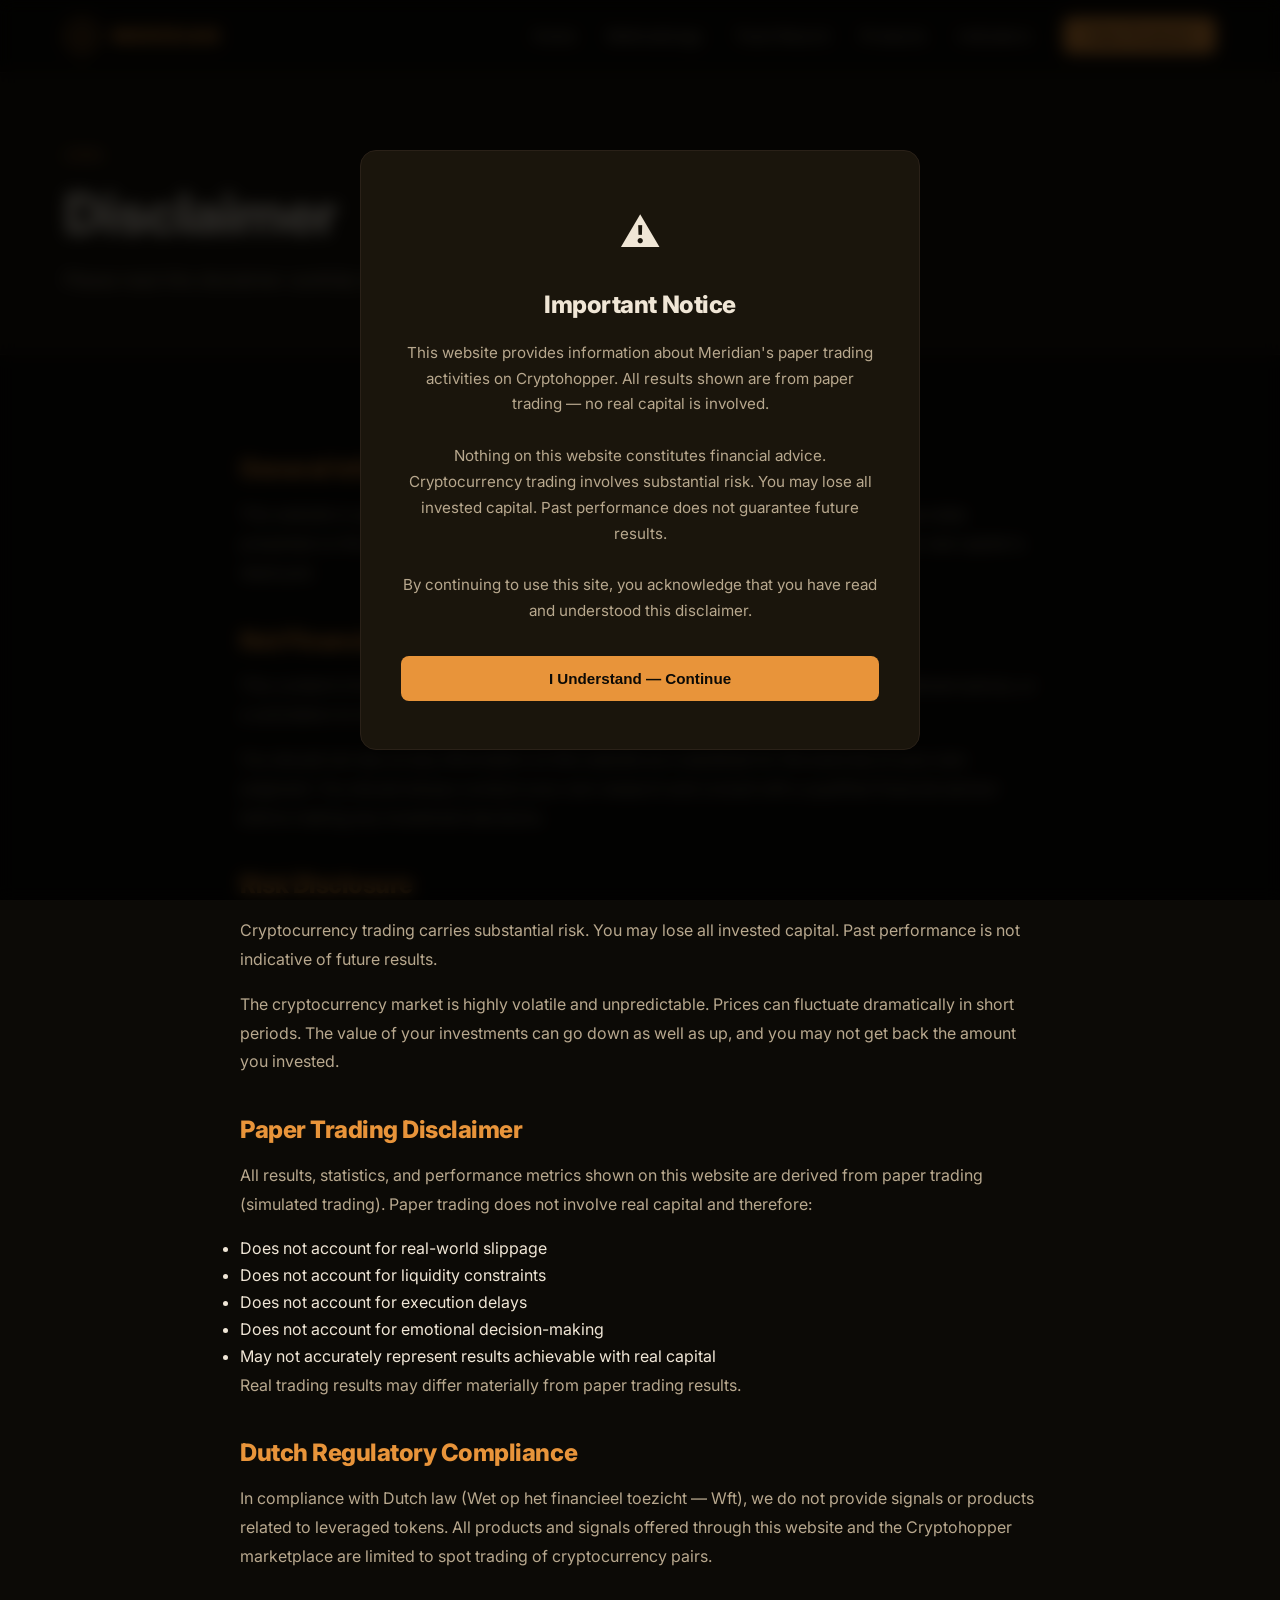
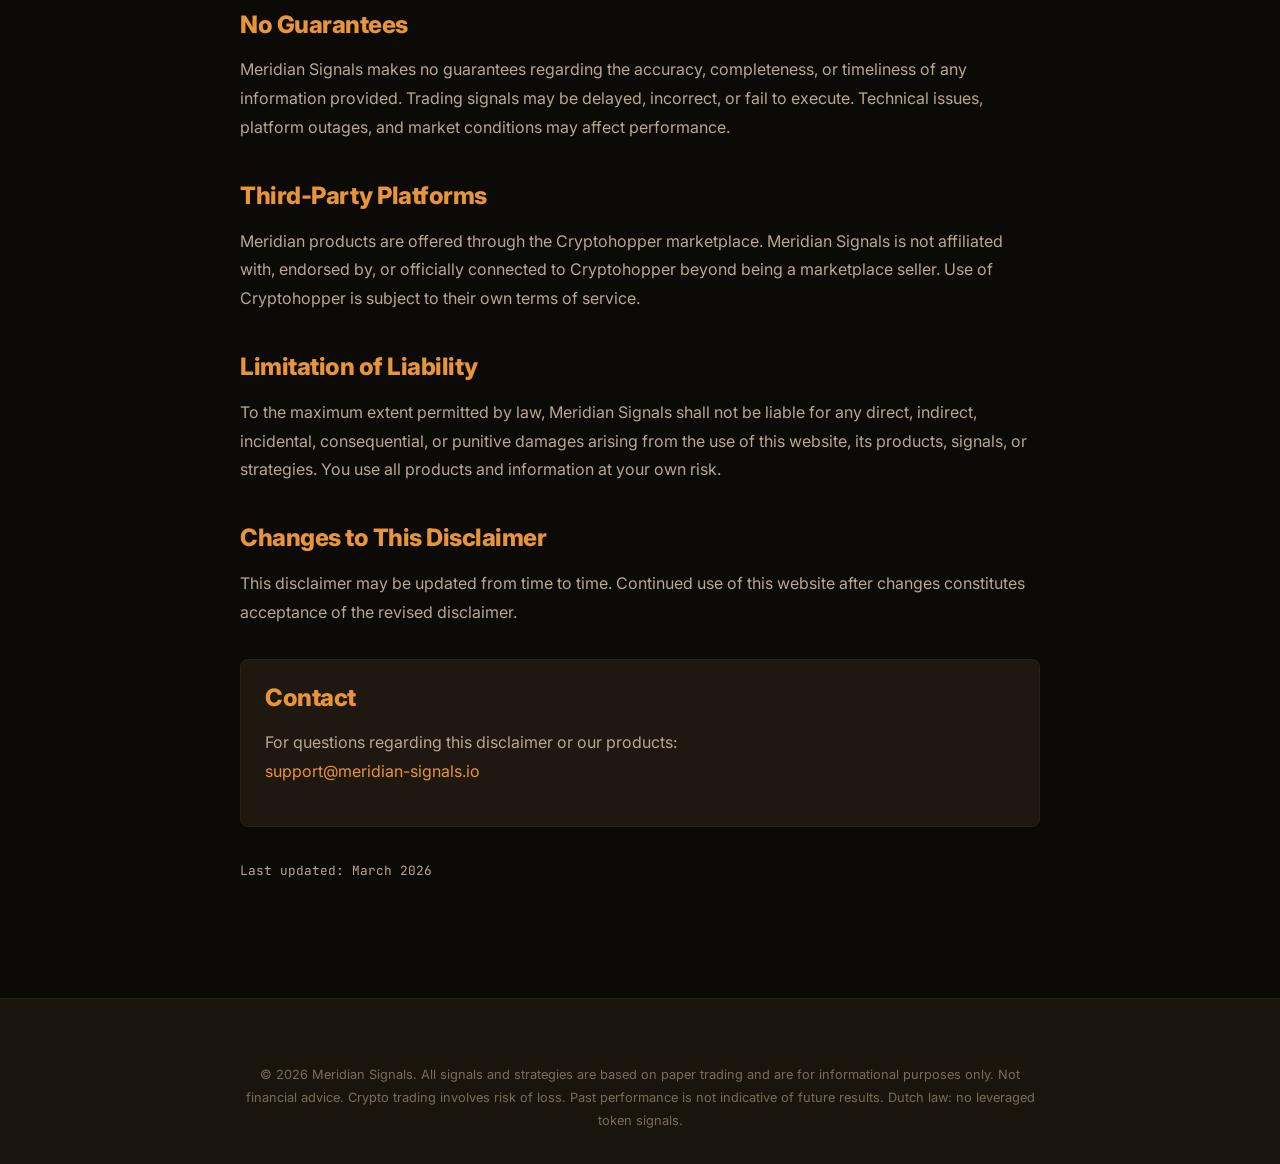
==== pages/disclaimer.html @ 7d486e51 "Add Meridian website: homepage, methodology, track record, products, indicators, and disclaimer page" ====
<!DOCTYPE html>
<html lang="en">
<head>
  <meta charset="UTF-8">
  <meta name="viewport" content="width=device-width, initial-scale=1.0">
  <title>Disclaimer — Meridian</title>
  <meta name="description" content="Legal disclaimer for Meridian Signals. Paper trading, risk disclosure, and Dutch regulatory compliance.">
  <link rel="preconnect" href="https://fonts.googleapis.com">
  <link rel="preconnect" href="https://fonts.gstatic.com" crossorigin>
  <link href="https://fonts.googleapis.com/css2?family=Inter:wght@400;500;600;700;800;900&family=JetBrains+Mono:wght@400;500;700&display=swap" rel="stylesheet">
  <link rel="stylesheet" href="../css/style.css">
</head>
<body>

  <!-- Navigation -->
  <nav class="nav">
    <div class="nav__inner">
      <a href="../index.html" class="nav__logo">
        <svg viewBox="0 0 36 36" fill="none" xmlns="http://www.w3.org/2000/svg">
          <circle cx="18" cy="18" r="16" stroke="#e8943a" stroke-width="2"/>
          <line x1="18" y1="2" x2="18" y2="34" stroke="#e8943a" stroke-width="1.5"/>
          <line x1="2" y1="18" x2="34" y2="18" stroke="#e8943a" stroke-width="1.5"/>
          <circle cx="18" cy="18" r="3" fill="#e8943a"/>
        </svg>
        Meridian
      </a>
      <ul class="nav__links">
        <li><a href="../index.html">Home</a></li>
        <li><a href="methodology.html">Methodology</a></li>
        <li><a href="track-record.html">Track Record</a></li>
        <li><a href="products.html">Products</a></li>
        <li><a href="indicators.html">Indicators</a></li>
        <li><a href="products.html" class="nav__cta">View Products</a></li>
      </ul>
      <button class="nav__toggle" aria-label="Toggle menu">
        <span></span><span></span><span></span>
      </button>
    </div>
  </nav>

  <!-- Page Header -->
  <div class="page-header">
    <div class="container">
      <span class="section-header__tag">Legal</span>
      <h1>Disclaimer</h1>
      <p>Please read this disclaimer carefully before using this website.</p>
    </div>
  </div>

  <!-- Disclaimer Content -->
  <section class="section">
    <div class="container">
      <div class="disclaimer-content">

        <h2>General Information</h2>
        <p>
          This website is operated by Meridian Signals.
          All trading signals, strategies, and performance data presented on this website are derived from
          paper trading on the Cryptohopper platform. No real capital is deployed.
        </p>

        <h2>Not Financial Advice</h2>
        <p>
          This content is for informational purposes only. It does not constitute
          financial advice, investment advice, or a solicitation to trade.
        </p>
        <p>
          You should not rely on any information on this website as a substitute for the exercise
          of your own judgment. You should always conduct your own research and consult with a
          qualified financial advisor before making any investment decisions.
        </p>

        <h2>Risk Disclosure</h2>
        <p>
          Cryptocurrency trading carries substantial risk. You may lose all invested capital.
          Past performance is not indicative of future results.
        </p>
        <p>
          The cryptocurrency market is highly volatile and unpredictable. Prices can fluctuate
          dramatically in short periods. The value of your investments can go down as well as up,
          and you may not get back the amount you invested.
        </p>

        <h2>Paper Trading Disclaimer</h2>
        <p>
          All results, statistics, and performance metrics shown on this website are derived from
          paper trading (simulated trading). Paper trading does not involve real capital and therefore:
        </p>
        <ul>
          <li>Does not account for real-world slippage</li>
          <li>Does not account for liquidity constraints</li>
          <li>Does not account for execution delays</li>
          <li>Does not account for emotional decision-making</li>
          <li>May not accurately represent results achievable with real capital</li>
        </ul>
        <p>
          Real trading results may differ materially from paper trading results.
        </p>

        <h2>Dutch Regulatory Compliance</h2>
        <p>
          In compliance with Dutch law (Wet op het financieel toezicht — Wft), we do not provide
          signals or products related to leveraged tokens. All products and signals offered through
          this website and the Cryptohopper marketplace are limited to spot trading of cryptocurrency pairs.
        </p>

        <h2>No Guarantees</h2>
        <p>
          Meridian Signals makes no guarantees regarding the accuracy, completeness, or timeliness
          of any information provided. Trading signals may be delayed, incorrect, or fail to execute.
          Technical issues, platform outages, and market conditions may affect performance.
        </p>

        <h2>Third-Party Platforms</h2>
        <p>
          Meridian products are offered through the Cryptohopper marketplace. Meridian Signals is not
          affiliated with, endorsed by, or officially connected to Cryptohopper beyond being a
          marketplace seller. Use of Cryptohopper is subject to their own terms of service.
        </p>

        <h2>Limitation of Liability</h2>
        <p>
          To the maximum extent permitted by law, Meridian Signals shall not be liable for any
          direct, indirect, incidental, consequential, or punitive damages arising from the use
          of this website, its products, signals, or strategies. You use all products and
          information at your own risk.
        </p>

        <h2>Changes to This Disclaimer</h2>
        <p>
          This disclaimer may be updated from time to time. Continued use of this website after
          changes constitutes acceptance of the revised disclaimer.
        </p>

        <div class="contact-box">
          <h2 style="margin-top: 0;">Contact</h2>
          <p>
            For questions regarding this disclaimer or our products:<br>
            <a href="mailto:support@meridian-signals.io">support@meridian-signals.io</a>
          </p>
        </div>

        <p class="text-dim" style="margin-top: 32px; font-size: 0.8rem; font-family: var(--font-mono);">
          Last updated: March 2026
        </p>
      </div>
    </div>
  </section>

  <!-- Footer -->
  <footer class="footer">
    <div class="container">
      <div class="footer__bottom" style="border-top: none; padding-top: 0;">
        <p class="footer__legal">
          &copy; 2026 Meridian Signals. All signals and strategies are based on paper trading
          and are for informational purposes only. Not financial advice. Crypto trading
          involves risk of loss. Past performance is not indicative of future results.
          Dutch law: no leveraged token signals.
        </p>
      </div>
    </div>
  </footer>

  <!-- Disclaimer Modal -->
  <div class="modal-overlay" id="disclaimerModal">
    <div class="modal">
      <div class="modal__icon">&#9888;</div>
      <h2>Important Notice</h2>
      <p>
        This website provides information about Meridian's paper trading activities
        on Cryptohopper. All results shown are from paper trading — no real capital
        is involved.<br><br>
        Nothing on this website constitutes financial advice. Cryptocurrency trading
        involves substantial risk. You may lose all invested capital. Past performance
        does not guarantee future results.<br><br>
        By continuing to use this site, you acknowledge that you have read and
        understood this disclaimer.
      </p>
      <button class="btn btn--primary" id="acceptDisclaimer">I Understand — Continue</button>
    </div>
  </div>

  <div class="cookie-banner" id="cookieBanner">
    <p>We use analytics cookies to improve your experience. We do not sell your data.</p>
    <div class="cookie-banner__actions">
      <button class="btn btn--primary btn--small" id="acceptCookies">Accept</button>
      <button class="btn btn--secondary btn--small" id="manageCookies">Manage Preferences</button>
    </div>
  </div>

  <script src="../js/main.js"></script>
</body>
</html>
---- css/style.css ----
/* ══════════════════════════════════════════
   MERIDIAN — Global Styles
   Tone: Balanced · Pragmatic · Warm · Grounded
   ══════════════════════════════════════════ */

/* --- Reset & Base --- */
*, *::before, *::after {
  margin: 0;
  padding: 0;
  box-sizing: border-box;
}

:root {
  --bg-primary: #0c0a06;
  --bg-secondary: #1a150c;
  --bg-card: #1e1810;
  --bg-card-hover: #2a2118;
  --orange: #e8943a;
  --orange-light: #ffc875;
  --orange-muted: #a06828;
  --orange-dim: #7a5020;
  --text-primary: #f0e6d6;
  --text-secondary: #b8a88e;
  --text-muted: #7a6c58;
  --green-accent: #4caf50;
  --red-accent: #e05555;
  --border: #2a2118;
  --font-sans: 'Inter', -apple-system, BlinkMacSystemFont, 'Segoe UI', sans-serif;
  --font-mono: 'JetBrains Mono', 'Fira Code', 'SF Mono', monospace;
  --max-width: 1200px;
  --radius: 8px;
  --radius-lg: 16px;
}

html {
  scroll-behavior: smooth;
  font-size: 16px;
}

body {
  font-family: var(--font-sans);
  background-color: var(--bg-primary);
  color: var(--text-primary);
  line-height: 1.7;
  -webkit-font-smoothing: antialiased;
  overflow-x: hidden;
}

a {
  color: var(--orange);
  text-decoration: none;
  transition: color 0.2s ease;
}
a:hover {
  color: var(--orange-light);
}

img {
  max-width: 100%;
  height: auto;
}

/* --- Typography --- */
h1, h2, h3, h4 {
  font-weight: 800;
  line-height: 1.2;
  letter-spacing: -0.02em;
  color: var(--text-primary);
}

h1 { font-size: clamp(2rem, 5vw, 3.5rem); }
h2 { font-size: clamp(1.5rem, 3.5vw, 2.5rem); }
h3 { font-size: clamp(1.2rem, 2.5vw, 1.75rem); }
h4 { font-size: 1.125rem; }

.text-orange { color: var(--orange); }
.text-muted { color: var(--text-secondary); }
.text-dim { color: var(--text-muted); }
.font-mono { font-family: var(--font-mono); }

/* --- Layout --- */
.container {
  max-width: var(--max-width);
  margin: 0 auto;
  padding: 0 24px;
}

.section {
  padding: 100px 0;
}

.section--dark {
  background-color: var(--bg-secondary);
}

/* --- Navigation --- */
.nav {
  position: fixed;
  top: 0;
  left: 0;
  right: 0;
  z-index: 1000;
  background: rgba(12, 10, 6, 0.92);
  backdrop-filter: blur(20px);
  border-bottom: 1px solid var(--border);
  transition: background 0.3s ease;
}

.nav__inner {
  display: flex;
  align-items: center;
  justify-content: space-between;
  max-width: var(--max-width);
  margin: 0 auto;
  padding: 0 24px;
  height: 72px;
}

.nav__logo {
  display: flex;
  align-items: center;
  gap: 12px;
  font-weight: 800;
  font-size: 1.25rem;
  color: var(--orange);
  letter-spacing: 0.05em;
  text-transform: uppercase;
}

.nav__logo svg {
  width: 36px;
  height: 36px;
}

.nav__links {
  display: flex;
  align-items: center;
  gap: 32px;
  list-style: none;
}

.nav__links a {
  color: var(--text-secondary);
  font-size: 0.9rem;
  font-weight: 500;
  letter-spacing: 0.02em;
  transition: color 0.2s ease;
}

.nav__links a:hover,
.nav__links a.active {
  color: var(--orange);
}

.nav__cta {
  background: var(--orange);
  color: var(--bg-primary) !important;
  padding: 10px 24px;
  border-radius: var(--radius);
  font-weight: 700;
  font-size: 0.875rem;
  transition: background 0.2s ease, transform 0.2s ease;
}
.nav__cta:hover {
  background: var(--orange-light);
  color: var(--bg-primary) !important;
  transform: translateY(-1px);
}

/* Mobile menu toggle */
.nav__toggle {
  display: none;
  background: none;
  border: none;
  cursor: pointer;
  padding: 8px;
}

.nav__toggle span {
  display: block;
  width: 24px;
  height: 2px;
  background: var(--text-primary);
  margin: 6px 0;
  transition: all 0.3s ease;
}

/* --- Hero --- */
.hero {
  min-height: 100vh;
  display: flex;
  align-items: center;
  position: relative;
  overflow: hidden;
  padding-top: 72px;
}

.hero::before {
  content: '';
  position: absolute;
  bottom: -200px;
  left: -200px;
  width: 600px;
  height: 600px;
  background: radial-gradient(circle, rgba(232, 148, 58, 0.08) 0%, transparent 70%);
  pointer-events: none;
}

.hero__content {
  max-width: 740px;
}

.hero__badge {
  display: inline-flex;
  align-items: center;
  gap: 8px;
  background: rgba(232, 148, 58, 0.1);
  border: 1px solid rgba(232, 148, 58, 0.2);
  padding: 8px 16px;
  border-radius: 100px;
  font-size: 0.8rem;
  font-weight: 600;
  color: var(--orange);
  letter-spacing: 0.05em;
  text-transform: uppercase;
  margin-bottom: 32px;
}

.hero__badge::before {
  content: '';
  width: 8px;
  height: 8px;
  background: var(--orange);
  border-radius: 50%;
  animation: pulse 2s ease-in-out infinite;
}

@keyframes pulse {
  0%, 100% { opacity: 1; }
  50% { opacity: 0.4; }
}

.hero h1 {
  margin-bottom: 24px;
}

.hero h1 .highlight {
  color: var(--orange);
}

.hero__sub {
  font-size: 1.125rem;
  color: var(--text-secondary);
  max-width: 600px;
  margin-bottom: 40px;
  line-height: 1.8;
}

.hero__actions {
  display: flex;
  gap: 16px;
  flex-wrap: wrap;
  margin-bottom: 32px;
}

.hero__disclaimer {
  font-size: 0.8rem;
  color: var(--text-muted);
  font-family: var(--font-mono);
}

/* --- Buttons --- */
.btn {
  display: inline-flex;
  align-items: center;
  gap: 8px;
  padding: 14px 28px;
  border-radius: var(--radius);
  font-weight: 700;
  font-size: 0.95rem;
  cursor: pointer;
  border: none;
  transition: all 0.2s ease;
}

.btn--primary {
  background: var(--orange);
  color: var(--bg-primary);
}
.btn--primary:hover {
  background: var(--orange-light);
  color: var(--bg-primary);
  transform: translateY(-2px);
  box-shadow: 0 8px 24px rgba(232, 148, 58, 0.25);
}

.btn--secondary {
  background: transparent;
  color: var(--orange);
  border: 1px solid var(--orange-muted);
}
.btn--secondary:hover {
  background: rgba(232, 148, 58, 0.08);
  border-color: var(--orange);
  transform: translateY(-2px);
}

.btn--small {
  padding: 10px 20px;
  font-size: 0.85rem;
}

/* --- Section Headers --- */
.section-header {
  text-align: center;
  max-width: 700px;
  margin: 0 auto 64px;
}

.section-header__tag {
  display: inline-block;
  font-size: 0.75rem;
  font-weight: 700;
  letter-spacing: 0.12em;
  text-transform: uppercase;
  color: var(--orange);
  margin-bottom: 16px;
  font-family: var(--font-mono);
}

.section-header h2 {
  margin-bottom: 16px;
}

.section-header p {
  color: var(--text-secondary);
  font-size: 1.05rem;
}

/* --- Why Swing Trading --- */
.swing-grid {
  display: grid;
  grid-template-columns: repeat(3, 1fr);
  gap: 32px;
  margin-top: 48px;
}

.swing-card {
  background: var(--bg-card);
  border: 1px solid var(--border);
  border-radius: var(--radius-lg);
  padding: 40px 32px;
  transition: all 0.3s ease;
}

.swing-card:hover {
  border-color: var(--orange-muted);
  transform: translateY(-4px);
  box-shadow: 0 16px 48px rgba(0, 0, 0, 0.3);
}

.swing-card__icon {
  width: 48px;
  height: 48px;
  background: rgba(232, 148, 58, 0.1);
  border-radius: 12px;
  display: flex;
  align-items: center;
  justify-content: center;
  margin-bottom: 24px;
  color: var(--orange);
  font-size: 1.5rem;
}

.swing-card h4 {
  margin-bottom: 12px;
  color: var(--orange-light);
}

.swing-card p {
  color: var(--text-secondary);
  font-size: 0.95rem;
}

/* --- Triple Confirmation --- */
.steps {
  display: flex;
  flex-direction: column;
  gap: 0;
  position: relative;
  max-width: 800px;
  margin: 0 auto;
}

.steps::before {
  content: '';
  position: absolute;
  left: 32px;
  top: 0;
  bottom: 0;
  width: 2px;
  background: linear-gradient(to bottom, var(--orange), var(--orange-muted), transparent);
}

.step {
  display: flex;
  gap: 32px;
  padding: 40px 0;
  position: relative;
}

.step__number {
  flex-shrink: 0;
  width: 64px;
  height: 64px;
  background: var(--bg-primary);
  border: 2px solid var(--orange);
  border-radius: 50%;
  display: flex;
  align-items: center;
  justify-content: center;
  font-weight: 800;
  font-size: 1.25rem;
  color: var(--orange);
  z-index: 1;
}

.step__content h3 {
  color: var(--orange);
  margin-bottom: 8px;
  font-size: 1.25rem;
}

.step__content p {
  color: var(--text-secondary);
  font-size: 1rem;
}

.step__content .step__detail {
  margin-top: 12px;
  font-family: var(--font-mono);
  font-size: 0.85rem;
  color: var(--text-muted);
  padding: 12px 16px;
  background: rgba(232, 148, 58, 0.05);
  border-left: 2px solid var(--orange-muted);
  border-radius: 0 var(--radius) var(--radius) 0;
}

.step--result {
  padding-top: 48px;
}

.step--result .step__number {
  background: var(--orange);
  color: var(--bg-primary);
  border-color: var(--orange);
}

/* --- Track Record --- */
.track-record {
  text-align: center;
}

.track-record__stats {
  display: grid;
  grid-template-columns: repeat(4, 1fr);
  gap: 24px;
  margin: 48px 0;
}

.stat-card {
  background: var(--bg-card);
  border: 1px solid var(--border);
  border-radius: var(--radius-lg);
  padding: 32px 24px;
}

.stat-card__value {
  font-size: 2rem;
  font-weight: 800;
  color: var(--orange);
  font-family: var(--font-mono);
}

.stat-card__label {
  font-size: 0.85rem;
  color: var(--text-muted);
  margin-top: 8px;
  text-transform: uppercase;
  letter-spacing: 0.06em;
}

.disclaimer-block {
  background: rgba(232, 148, 58, 0.06);
  border: 1px solid rgba(232, 148, 58, 0.15);
  border-radius: var(--radius);
  padding: 20px 28px;
  margin-top: 40px;
  display: inline-block;
  max-width: 700px;
  text-align: left;
}

.disclaimer-block p {
  font-size: 0.85rem;
  color: var(--text-muted);
  line-height: 1.6;
}

.disclaimer-block .disclaimer-icon {
  color: var(--orange);
  margin-right: 6px;
}

/* --- Products --- */
.products-grid {
  display: grid;
  grid-template-columns: repeat(2, 1fr);
  gap: 24px;
}

.product-card {
  background: var(--bg-card);
  border: 1px solid var(--border);
  border-radius: var(--radius-lg);
  padding: 40px 32px;
  transition: all 0.3s ease;
  position: relative;
  overflow: hidden;
}

.product-card:hover {
  border-color: var(--orange-muted);
  transform: translateY(-4px);
  box-shadow: 0 16px 48px rgba(0, 0, 0, 0.3);
}

.product-card__type {
  font-family: var(--font-mono);
  font-size: 0.7rem;
  font-weight: 700;
  letter-spacing: 0.12em;
  text-transform: uppercase;
  color: var(--orange);
  background: rgba(232, 148, 58, 0.1);
  padding: 4px 12px;
  border-radius: 100px;
  display: inline-block;
  margin-bottom: 16px;
}

.product-card h3 {
  margin-bottom: 16px;
  font-size: 1.25rem;
}

.product-card p {
  color: var(--text-secondary);
  font-size: 0.9rem;
  margin-bottom: 24px;
  line-height: 1.7;
}

.product-card__meta {
  display: flex;
  flex-wrap: wrap;
  gap: 12px;
  margin-bottom: 24px;
}

.product-card__tag {
  font-family: var(--font-mono);
  font-size: 0.75rem;
  color: var(--text-muted);
  background: rgba(255, 255, 255, 0.04);
  padding: 4px 10px;
  border-radius: 4px;
  border: 1px solid var(--border);
}

.product-card__price {
  font-size: 1.5rem;
  font-weight: 800;
  color: var(--orange);
  margin-bottom: 20px;
}

.product-card__price span {
  font-size: 0.85rem;
  font-weight: 400;
  color: var(--text-muted);
}

/* --- Footer --- */
.footer {
  background: var(--bg-secondary);
  border-top: 1px solid var(--border);
  padding: 64px 0 32px;
}

.footer__grid {
  display: grid;
  grid-template-columns: 2fr 1fr 1fr 1fr;
  gap: 48px;
  margin-bottom: 48px;
}

.footer__brand {
  max-width: 300px;
}

.footer__brand p {
  color: var(--text-muted);
  font-size: 0.9rem;
  margin-top: 16px;
  line-height: 1.6;
}

.footer__col h4 {
  font-size: 0.8rem;
  letter-spacing: 0.1em;
  text-transform: uppercase;
  color: var(--text-muted);
  margin-bottom: 20px;
}

.footer__col ul {
  list-style: none;
}

.footer__col ul li {
  margin-bottom: 12px;
}

.footer__col ul a {
  color: var(--text-secondary);
  font-size: 0.9rem;
}

.footer__col ul a:hover {
  color: var(--orange);
}

.footer__social {
  display: flex;
  gap: 16px;
  margin-top: 20px;
}

.footer__social a {
  width: 40px;
  height: 40px;
  border-radius: 8px;
  background: rgba(232, 148, 58, 0.08);
  display: flex;
  align-items: center;
  justify-content: center;
  color: var(--orange);
  transition: all 0.2s ease;
}

.footer__social a:hover {
  background: rgba(232, 148, 58, 0.15);
  transform: translateY(-2px);
}

.footer__bottom {
  border-top: 1px solid var(--border);
  padding-top: 24px;
  text-align: center;
}

.footer__legal {
  font-size: 0.8rem;
  color: var(--text-muted);
  line-height: 1.8;
  max-width: 800px;
  margin: 0 auto;
}

/* --- Disclaimer Modal --- */
.modal-overlay {
  position: fixed;
  inset: 0;
  background: rgba(0, 0, 0, 0.8);
  backdrop-filter: blur(8px);
  z-index: 9999;
  display: flex;
  align-items: center;
  justify-content: center;
  padding: 24px;
  opacity: 0;
  visibility: hidden;
  transition: all 0.3s ease;
}

.modal-overlay.active {
  opacity: 1;
  visibility: visible;
}

.modal {
  background: var(--bg-secondary);
  border: 1px solid var(--border);
  border-radius: var(--radius-lg);
  padding: 48px 40px;
  max-width: 560px;
  width: 100%;
  text-align: center;
  transform: translateY(20px);
  transition: transform 0.3s ease;
}

.modal-overlay.active .modal {
  transform: translateY(0);
}

.modal__icon {
  font-size: 2.5rem;
  margin-bottom: 24px;
}

.modal h2 {
  font-size: 1.5rem;
  margin-bottom: 20px;
}

.modal p {
  color: var(--text-secondary);
  font-size: 0.95rem;
  line-height: 1.7;
  margin-bottom: 32px;
}

.modal .btn {
  width: 100%;
  justify-content: center;
}

/* --- Cookie Banner --- */
.cookie-banner {
  position: fixed;
  bottom: 0;
  left: 0;
  right: 0;
  background: var(--bg-secondary);
  border-top: 1px solid var(--border);
  padding: 16px 24px;
  z-index: 9998;
  display: none;
  align-items: center;
  justify-content: center;
  gap: 24px;
  flex-wrap: wrap;
}

.cookie-banner.active {
  display: flex;
}

.cookie-banner p {
  color: var(--text-secondary);
  font-size: 0.85rem;
}

.cookie-banner__actions {
  display: flex;
  gap: 12px;
}

.cookie-banner .btn--small {
  padding: 8px 16px;
  font-size: 0.8rem;
}

/* --- Page Header --- */
.page-header {
  padding: 140px 0 60px;
  background: var(--bg-secondary);
  border-bottom: 1px solid var(--border);
}

.page-header h1 {
  margin-bottom: 16px;
}

.page-header p {
  color: var(--text-secondary);
  font-size: 1.1rem;
  max-width: 600px;
}

/* --- Content Blocks --- */
.content-block {
  max-width: 800px;
  margin: 0 auto;
}

.content-block h2 {
  margin-bottom: 16px;
  padding-top: 24px;
}

.content-block h3 {
  margin-bottom: 12px;
  color: var(--orange);
  padding-top: 16px;
}

.content-block p {
  color: var(--text-secondary);
  margin-bottom: 20px;
  font-size: 1rem;
}

.content-block ul {
  color: var(--text-secondary);
  padding-left: 20px;
  margin-bottom: 20px;
}

.content-block ul li {
  margin-bottom: 8px;
}

/* --- Indicator Card --- */
.indicator-card {
  background: var(--bg-card);
  border: 1px solid var(--border);
  border-radius: var(--radius-lg);
  padding: 48px 40px;
  margin-bottom: 32px;
}

.indicator-card h3 {
  color: var(--orange);
  margin-bottom: 16px;
  padding-top: 0;
}

.indicator-card p {
  color: var(--text-secondary);
  margin-bottom: 16px;
  line-height: 1.8;
}

.indicator-card .note {
  background: rgba(232, 148, 58, 0.06);
  border-left: 3px solid var(--orange-muted);
  padding: 16px 20px;
  border-radius: 0 var(--radius) var(--radius) 0;
  font-size: 0.9rem;
  color: var(--text-muted);
  margin-top: 20px;
}

/* --- Disclaimer Page --- */
.disclaimer-content {
  max-width: 800px;
  margin: 0 auto;
}

.disclaimer-content h2 {
  font-size: 1.5rem;
  margin-bottom: 16px;
  margin-top: 40px;
  color: var(--orange);
}

.disclaimer-content h2:first-child {
  margin-top: 0;
}

.disclaimer-content p {
  color: var(--text-secondary);
  margin-bottom: 16px;
  line-height: 1.8;
}

.disclaimer-content .contact-box {
  background: var(--bg-card);
  border: 1px solid var(--border);
  border-radius: var(--radius);
  padding: 24px;
  margin-top: 32px;
}

/* --- Track Record Table --- */
.trade-table-wrapper {
  overflow-x: auto;
  margin: 32px 0;
}

.trade-table {
  width: 100%;
  border-collapse: collapse;
  font-size: 0.9rem;
}

.trade-table th {
  text-align: left;
  padding: 12px 16px;
  border-bottom: 2px solid var(--border);
  color: var(--text-muted);
  font-size: 0.75rem;
  text-transform: uppercase;
  letter-spacing: 0.08em;
  font-weight: 700;
}

.trade-table td {
  padding: 12px 16px;
  border-bottom: 1px solid var(--border);
  color: var(--text-secondary);
  font-family: var(--font-mono);
  font-size: 0.85rem;
}

.trade-table tr:hover td {
  background: rgba(232, 148, 58, 0.03);
}

.trade-positive { color: var(--green-accent) !important; }
.trade-negative { color: var(--red-accent) !important; }

/* --- Responsive --- */
@media (max-width: 1024px) {
  .footer__grid {
    grid-template-columns: 1fr 1fr;
    gap: 32px;
  }

  .products-grid {
    grid-template-columns: 1fr;
  }

  .track-record__stats {
    grid-template-columns: repeat(2, 1fr);
  }
}

@media (max-width: 768px) {
  .nav__links {
    position: fixed;
    top: 72px;
    left: 0;
    right: 0;
    background: rgba(12, 10, 6, 0.98);
    backdrop-filter: blur(20px);
    flex-direction: column;
    padding: 32px 24px;
    gap: 24px;
    border-bottom: 1px solid var(--border);
    transform: translateY(-100%);
    opacity: 0;
    transition: all 0.3s ease;
    pointer-events: none;
  }

  .nav__links.open {
    transform: translateY(0);
    opacity: 1;
    pointer-events: all;
  }

  .nav__toggle {
    display: block;
  }

  .nav__toggle.active span:nth-child(1) {
    transform: rotate(45deg) translate(6px, 6px);
  }
  .nav__toggle.active span:nth-child(2) {
    opacity: 0;
  }
  .nav__toggle.active span:nth-child(3) {
    transform: rotate(-45deg) translate(6px, -6px);
  }

  .section {
    padding: 64px 0;
  }

  .hero {
    min-height: auto;
    padding-top: 120px;
    padding-bottom: 64px;
  }

  .swing-grid {
    grid-template-columns: 1fr;
  }

  .steps::before {
    left: 20px;
  }

  .step__number {
    width: 40px;
    height: 40px;
    font-size: 1rem;
  }

  .step {
    gap: 20px;
    padding: 24px 0;
  }

  .footer__grid {
    grid-template-columns: 1fr;
    gap: 32px;
  }

  .hero__actions {
    flex-direction: column;
  }

  .hero__actions .btn {
    justify-content: center;
  }

  .track-record__stats {
    grid-template-columns: 1fr 1fr;
  }

  .modal {
    padding: 32px 24px;
  }
}

@media (max-width: 480px) {
  .track-record__stats {
    grid-template-columns: 1fr;
  }
}
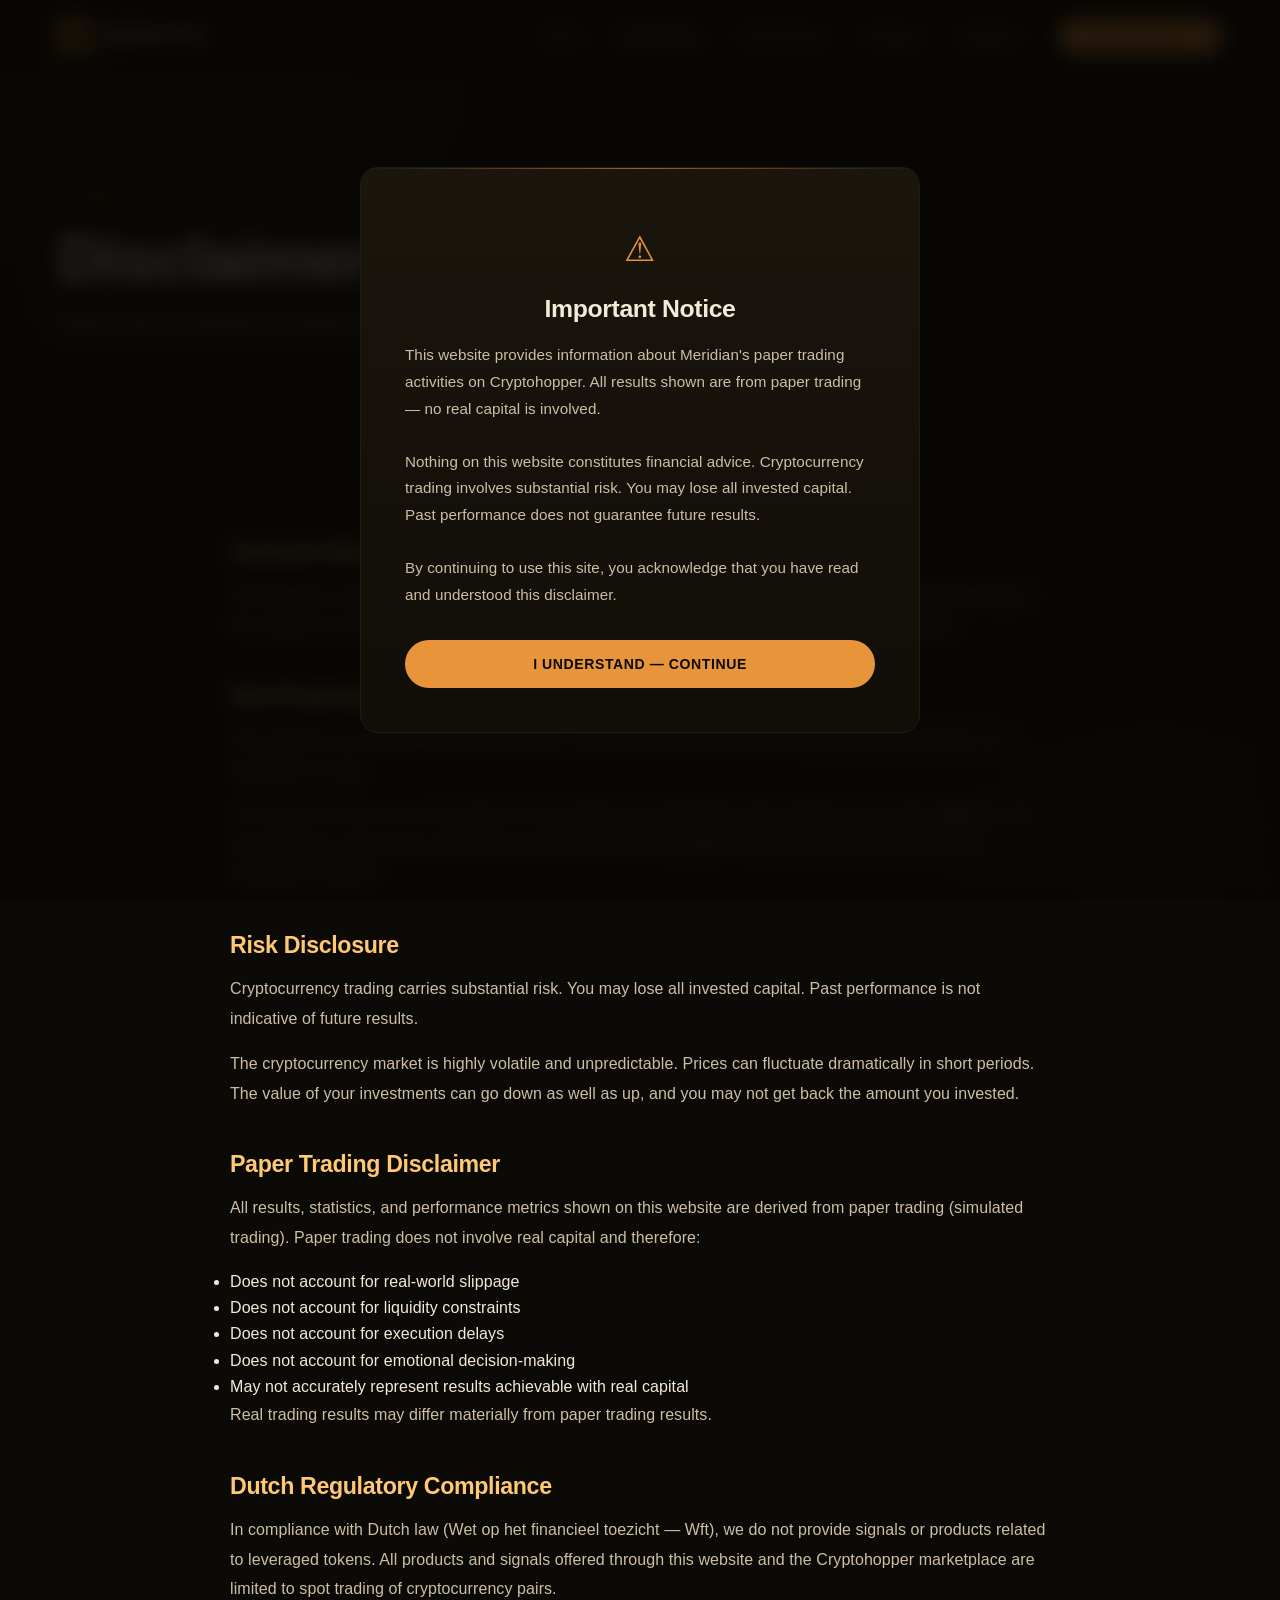
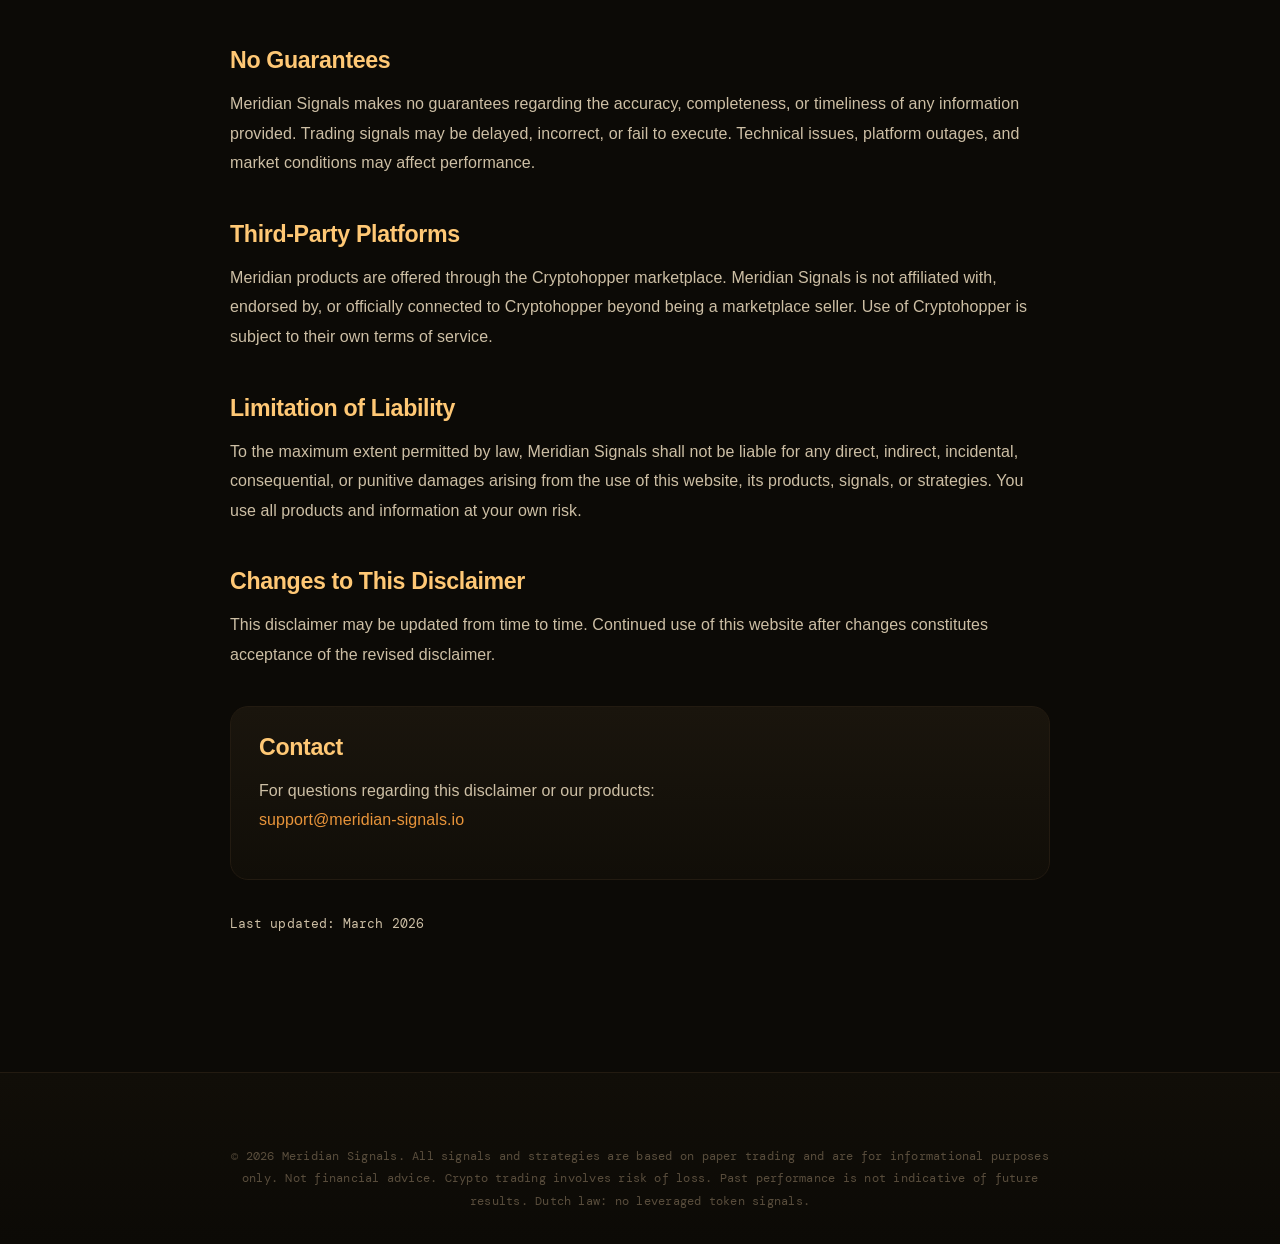
==== commit e66b27ce: "Redesign Meridian site: explorer brand, topographic bg, Satoshi fonts - Swap compass-line logo for o" ====
--- a/pages/disclaimer.html
+++ b/pages/disclaimer.html
@@ -5,9 +5,14 @@
   <meta name="viewport" content="width=device-width, initial-scale=1.0">
   <title>Disclaimer — Meridian</title>
   <meta name="description" content="Legal disclaimer for Meridian Signals. Paper trading, risk disclosure, and Dutch regulatory compliance.">
+  <link rel="icon" type="image/svg+xml" href="../images/favicon.svg">
+  <link rel="alternate icon" type="image/png" href="../images/favicon.png">
+  <link rel="apple-touch-icon" href="../images/favicon.png">
   <link rel="preconnect" href="https://fonts.googleapis.com">
   <link rel="preconnect" href="https://fonts.gstatic.com" crossorigin>
-  <link href="https://fonts.googleapis.com/css2?family=Inter:wght@400;500;600;700;800;900&family=JetBrains+Mono:wght@400;500;700&display=swap" rel="stylesheet">
+  <link rel="preconnect" href="https://api.fontshare.com">
+  <link href="https://api.fontshare.com/v2/css?f[]=satoshi@300,300i,400,400i,500,700,900&display=swap" rel="stylesheet">
+  <link href="https://fonts.googleapis.com/css2?family=DM+Mono:wght@400;500&display=swap" rel="stylesheet">
   <link rel="stylesheet" href="../css/style.css">
 </head>
 <body>
@@ -16,11 +21,19 @@
   <nav class="nav">
     <div class="nav__inner">
       <a href="../index.html" class="nav__logo">
-        <svg viewBox="0 0 36 36" fill="none" xmlns="http://www.w3.org/2000/svg">
-          <circle cx="18" cy="18" r="16" stroke="#e8943a" stroke-width="2"/>
-          <line x1="18" y1="2" x2="18" y2="34" stroke="#e8943a" stroke-width="1.5"/>
-          <line x1="2" y1="18" x2="34" y2="18" stroke="#e8943a" stroke-width="1.5"/>
-          <circle cx="18" cy="18" r="3" fill="#e8943a"/>
+        <svg class="logo-tile" viewBox="0 0 200 200" fill="none" xmlns="http://www.w3.org/2000/svg" aria-hidden="true">
+          <defs>
+            <linearGradient id="meridianGradNav" x1="0%" y1="0%" x2="100%" y2="100%">
+              <stop offset="0%" stop-color="#e8943a"/>
+              <stop offset="100%" stop-color="#8a5a1a"/>
+            </linearGradient>
+          </defs>
+          <rect width="200" height="200" rx="44" fill="url(#meridianGradNav)"/>
+          <g transform="translate(100,100) scale(5.55) translate(-18,-18)">
+            <circle cx="18" cy="18" r="12" fill="none" stroke="#0c0a06" stroke-width="2"/>
+            <path d="M18 6v24M6 18h24" stroke="#0c0a06" stroke-width="1.5"/>
+            <circle cx="18" cy="18" r="4" fill="#0c0a06"/>
+          </g>
         </svg>
         Meridian
       </a>
@@ -41,7 +54,7 @@
   <!-- Page Header -->
   <div class="page-header">
     <div class="container">
-      <span class="section-header__tag">Legal</span>
+      <span class="eyebrow">Legal</span>
       <h1>Disclaimer</h1>
       <p>Please read this disclaimer carefully before using this website.</p>
     </div>
--- a/css/style.css
+++ b/css/style.css
@@ -1,9 +1,8 @@
 /* ══════════════════════════════════════════
-   MERIDIAN — Global Styles
-   Tone: Balanced · Pragmatic · Warm · Grounded
+   MERIDIAN — The Explorer
+   Espresso canvas · burnt-orange compass · topographic atlas
    ══════════════════════════════════════════ */
 
-/* --- Reset & Base --- */
 *, *::before, *::after {
   margin: 0;
   padding: 0;
@@ -12,38 +11,87 @@
 
 :root {
   --bg-primary: #0c0a06;
-  --bg-secondary: #1a150c;
-  --bg-card: #1e1810;
-  --bg-card-hover: #2a2118;
+  --bg-secondary: #110e08;
+  --bg-tertiary: #17120b;
+  --bg-card: #1a150d;
+  --bg-card-hi: #221a10;
+
   --orange: #e8943a;
   --orange-light: #ffc875;
-  --orange-muted: #a06828;
-  --orange-dim: #7a5020;
-  --text-primary: #f0e6d6;
-  --text-secondary: #b8a88e;
-  --text-muted: #7a6c58;
-  --green-accent: #4caf50;
-  --red-accent: #e05555;
-  --border: #2a2118;
-  --font-sans: 'Inter', -apple-system, BlinkMacSystemFont, 'Segoe UI', sans-serif;
-  --font-mono: 'JetBrains Mono', 'Fira Code', 'SF Mono', monospace;
-  --max-width: 1200px;
-  --radius: 8px;
-  --radius-lg: 16px;
+  --orange-deep: #c07726;
+  --orange-dim: #8a5a1a;
+  --orange-soft: rgba(232, 148, 58, 0.12);
+  --orange-glow: rgba(232, 148, 58, 0.06);
+
+  --ink: #f4ead8;
+  --ink-soft: #cdbfa5;
+  --ink-mute: #8a7a62;
+  --ink-faint: #5a4e3d;
+
+  --green: #6cb07a;
+  --red: #d16b5e;
+
+  --line: #231b11;
+  --line-soft: #1a140c;
+
+  --font-display: 'Satoshi', 'Helvetica Neue', sans-serif;
+  --font-body: 'Satoshi', -apple-system, BlinkMacSystemFont, sans-serif;
+  --font-mono: 'DM Mono', 'SF Mono', 'JetBrains Mono', monospace;
+
+  --maxw: 1220px;
+  --maxw-narrow: 820px;
+  --r: 10px;
+  --r-lg: 18px;
+  --r-tile: 22px;
 }
 
 html {
   scroll-behavior: smooth;
   font-size: 16px;
+  background: var(--bg-primary);
 }
 
 body {
-  font-family: var(--font-sans);
-  background-color: var(--bg-primary);
-  color: var(--text-primary);
-  line-height: 1.7;
+  font-family: var(--font-body);
+  color: var(--ink);
+  line-height: 1.65;
   -webkit-font-smoothing: antialiased;
   overflow-x: hidden;
+  position: relative;
+  min-height: 100vh;
+  font-weight: 400;
+  letter-spacing: 0.005em;
+}
+
+/* ── Fixed topographic atlas background ── */
+body::before {
+  content: '';
+  position: fixed;
+  inset: 0;
+  background-image: url('../images/topographic.svg');
+  background-size: cover;
+  background-position: center;
+  background-repeat: no-repeat;
+  opacity: 1;
+  pointer-events: none;
+  z-index: 0;
+}
+
+/* vignette to deepen edges */
+body::after {
+  content: '';
+  position: fixed;
+  inset: 0;
+  background:
+    radial-gradient(ellipse at 10% 10%, rgba(232, 148, 58, 0.05), transparent 50%),
+    radial-gradient(ellipse at 90% 100%, rgba(232, 148, 58, 0.04), transparent 55%);
+  pointer-events: none;
+  z-index: 0;
+}
+
+main, nav, footer, section {
+  position: relative;
+  z-index: 1;
 }
 
 a {
@@ -51,68 +99,119 @@
   text-decoration: none;
   transition: color 0.2s ease;
 }
-a:hover {
+a:hover { color: var(--orange-light); }
+
+img { max-width: 100%; height: auto; display: block; }
+
+/* ── Typography primitives ── */
+h1, h2, h3, h4 {
+  line-height: 1.08;
+  letter-spacing: -0.015em;
+  color: var(--ink);
+  font-family: var(--font-display);
+  font-weight: 900;
+}
+
+h1 { font-size: clamp(2.4rem, 5vw, 4rem); }
+h2 { font-size: clamp(1.75rem, 3.6vw, 2.75rem); }
+h3 { font-size: clamp(1.2rem, 2.4vw, 1.6rem); font-weight: 700; letter-spacing: -0.005em; }
+h4 { font-size: 1.05rem; font-weight: 700; letter-spacing: 0; }
+
+p { font-size: 1rem; color: var(--ink-soft); }
+
+.eyebrow {
+  display: inline-flex;
+  align-items: center;
+  gap: 10px;
+  font-family: var(--font-mono);
+  font-size: 0.72rem;
+  font-weight: 500;
+  letter-spacing: 0.24em;
+  text-transform: uppercase;
+  color: var(--orange);
+}
+.eyebrow::before {
+  content: '';
+  width: 6px; height: 6px;
+  border-radius: 50%;
+  background: var(--orange);
+  box-shadow: 0 0 12px var(--orange);
+}
+.eyebrow--plain::before { display: none; }
+
+.tagline {
+  font-family: var(--font-body);
+  font-style: italic;
+  font-weight: 300;
   color: var(--orange-light);
-}
-
-img {
-  max-width: 100%;
-  height: auto;
-}
-
-/* --- Typography --- */
-h1, h2, h3, h4 {
-  font-weight: 800;
-  line-height: 1.2;
-  letter-spacing: -0.02em;
-  color: var(--text-primary);
-}
-
-h1 { font-size: clamp(2rem, 5vw, 3.5rem); }
-h2 { font-size: clamp(1.5rem, 3.5vw, 2.5rem); }
-h3 { font-size: clamp(1.2rem, 2.5vw, 1.75rem); }
-h4 { font-size: 1.125rem; }
-
-.text-orange { color: var(--orange); }
-.text-muted { color: var(--text-secondary); }
-.text-dim { color: var(--text-muted); }
-.font-mono { font-family: var(--font-mono); }
-
-/* --- Layout --- */
+  letter-spacing: 0.01em;
+}
+
+.wordmark {
+  font-family: var(--font-display);
+  font-weight: 900;
+  text-transform: uppercase;
+  letter-spacing: 0.15em;
+  color: var(--orange);
+}
+
+.mono { font-family: var(--font-mono); }
+.muted { color: var(--ink-mute); }
+.soft { color: var(--ink-soft); }
+
+.rule {
+  height: 1px;
+  background: linear-gradient(90deg, transparent, var(--orange-dim) 30%, var(--orange-dim) 70%, transparent);
+  border: 0;
+  width: 72px;
+  margin: 20px auto;
+  opacity: 0.6;
+}
+
+/* ── Layout ── */
 .container {
-  max-width: var(--max-width);
+  max-width: var(--maxw);
   margin: 0 auto;
-  padding: 0 24px;
-}
+  padding: 0 28px;
+}
+.container--narrow { max-width: var(--maxw-narrow); }
 
 .section {
-  padding: 100px 0;
-}
+  padding: 120px 0;
+  position: relative;
+}
+
+.section--tight { padding: 80px 0; }
 
 .section--dark {
-  background-color: var(--bg-secondary);
-}
-
-/* --- Navigation --- */
+  background: rgba(11, 9, 5, 0.55);
+  border-top: 1px solid var(--line-soft);
+  border-bottom: 1px solid var(--line-soft);
+}
+
+.section-divider {
+  height: 1px;
+  background: linear-gradient(90deg, transparent, var(--line), transparent);
+}
+
+/* ── Navigation ── */
 .nav {
   position: fixed;
-  top: 0;
-  left: 0;
-  right: 0;
-  z-index: 1000;
-  background: rgba(12, 10, 6, 0.92);
-  backdrop-filter: blur(20px);
-  border-bottom: 1px solid var(--border);
-  transition: background 0.3s ease;
+  top: 0; left: 0; right: 0;
+  z-index: 100;
+  background: rgba(12, 10, 6, 0.72);
+  backdrop-filter: blur(18px) saturate(140%);
+  -webkit-backdrop-filter: blur(18px) saturate(140%);
+  border-bottom: 1px solid var(--line);
 }
 
 .nav__inner {
   display: flex;
   align-items: center;
   justify-content: space-between;
-  max-width: var(--max-width);
+  max-width: var(--maxw);
   margin: 0 auto;
-  padding: 0 24px;
+  padding: 0 28px;
   height: 72px;
 }
 
@@ -120,167 +219,176 @@
   display: flex;
   align-items: center;
   gap: 12px;
-  font-weight: 800;
-  font-size: 1.25rem;
-  color: var(--orange);
-  letter-spacing: 0.05em;
+  font-family: var(--font-display);
+  font-weight: 900;
+  font-size: 1rem;
+  color: var(--ink);
+  letter-spacing: 0.18em;
   text-transform: uppercase;
 }
-
-.nav__logo svg {
-  width: 36px;
-  height: 36px;
+.nav__logo .logo-tile {
+  width: 34px; height: 34px;
+  border-radius: 9px;
+  display: block;
+  box-shadow: 0 4px 18px rgba(232, 148, 58, 0.2);
 }
 
 .nav__links {
   display: flex;
   align-items: center;
-  gap: 32px;
+  gap: 36px;
   list-style: none;
 }
 
 .nav__links a {
-  color: var(--text-secondary);
-  font-size: 0.9rem;
+  color: var(--ink-soft);
+  font-size: 0.86rem;
   font-weight: 500;
-  letter-spacing: 0.02em;
+  letter-spacing: 0.04em;
   transition: color 0.2s ease;
-}
-
+  position: relative;
+}
 .nav__links a:hover,
 .nav__links a.active {
   color: var(--orange);
 }
+.nav__links a.active::after {
+  content: '';
+  position: absolute;
+  left: 50%; bottom: -6px;
+  transform: translateX(-50%);
+  width: 4px; height: 4px;
+  border-radius: 50%;
+  background: var(--orange);
+}
 
 .nav__cta {
-  background: var(--orange);
+  background: var(--orange) !important;
   color: var(--bg-primary) !important;
-  padding: 10px 24px;
-  border-radius: var(--radius);
+  padding: 10px 20px;
+  border-radius: 999px;
+  font-family: var(--font-body);
   font-weight: 700;
-  font-size: 0.875rem;
-  transition: background 0.2s ease, transform 0.2s ease;
+  font-size: 0.82rem;
+  letter-spacing: 0.04em;
+  text-transform: uppercase;
+  transition: transform 0.2s ease, box-shadow 0.2s ease;
 }
 .nav__cta:hover {
-  background: var(--orange-light);
+  transform: translateY(-1px);
+  box-shadow: 0 10px 28px rgba(232, 148, 58, 0.28);
   color: var(--bg-primary) !important;
-  transform: translateY(-1px);
-}
-
-/* Mobile menu toggle */
+}
+
 .nav__toggle {
   display: none;
-  background: none;
-  border: none;
-  cursor: pointer;
-  padding: 8px;
-}
-
+  background: none; border: none;
+  cursor: pointer; padding: 8px;
+}
 .nav__toggle span {
   display: block;
-  width: 24px;
-  height: 2px;
-  background: var(--text-primary);
-  margin: 6px 0;
-  transition: all 0.3s ease;
-}
-
-/* --- Hero --- */
+  width: 22px; height: 2px;
+  background: var(--ink);
+  margin: 5px 0;
+  transition: transform 0.3s ease, opacity 0.3s ease;
+}
+
+/* ── Hero ── */
 .hero {
   min-height: 100vh;
-  display: flex;
-  align-items: center;
+  padding: 160px 0 100px;
+  display: flex;
+  align-items: center;
+  justify-content: center;
   position: relative;
   overflow: hidden;
-  padding-top: 72px;
-}
-
-.hero::before {
-  content: '';
-  position: absolute;
-  bottom: -200px;
-  left: -200px;
-  width: 600px;
-  height: 600px;
-  background: radial-gradient(circle, rgba(232, 148, 58, 0.08) 0%, transparent 70%);
-  pointer-events: none;
+  text-align: center;
 }
 
 .hero__content {
-  max-width: 740px;
-}
-
-.hero__badge {
-  display: inline-flex;
-  align-items: center;
-  gap: 8px;
-  background: rgba(232, 148, 58, 0.1);
-  border: 1px solid rgba(232, 148, 58, 0.2);
-  padding: 8px 16px;
-  border-radius: 100px;
-  font-size: 0.8rem;
-  font-weight: 600;
-  color: var(--orange);
-  letter-spacing: 0.05em;
+  max-width: 820px;
+  margin: 0 auto;
+}
+
+.hero__eyebrow {
+  margin-bottom: 36px;
+  display: flex;
+  align-items: center;
+  justify-content: center;
+  gap: 14px;
+  flex-wrap: wrap;
+}
+.hero__eyebrow .dot {
+  width: 4px; height: 4px;
+  background: var(--orange-dim);
+  border-radius: 50%;
+}
+
+.hero__wordmark {
+  font-family: var(--font-display);
+  font-weight: 900;
+  font-size: clamp(4rem, 13vw, 9.5rem);
+  line-height: 0.92;
+  letter-spacing: 0.02em;
+  color: var(--orange);
+  margin-bottom: 14px;
   text-transform: uppercase;
-  margin-bottom: 32px;
-}
-
-.hero__badge::before {
-  content: '';
-  width: 8px;
-  height: 8px;
-  background: var(--orange);
-  border-radius: 50%;
-  animation: pulse 2s ease-in-out infinite;
-}
-
-@keyframes pulse {
-  0%, 100% { opacity: 1; }
-  50% { opacity: 0.4; }
-}
-
-.hero h1 {
-  margin-bottom: 24px;
-}
-
-.hero h1 .highlight {
-  color: var(--orange);
+  text-shadow: 0 2px 48px rgba(232, 148, 58, 0.22);
+}
+
+.hero__tagline {
+  font-family: var(--font-body);
+  font-style: italic;
+  font-weight: 300;
+  font-size: clamp(1.35rem, 2.6vw, 2rem);
+  color: var(--orange-light);
+  margin: 0 auto 32px;
+  letter-spacing: 0.005em;
+  line-height: 1.35;
+  max-width: 660px;
 }
 
 .hero__sub {
-  font-size: 1.125rem;
-  color: var(--text-secondary);
+  font-size: 1.06rem;
+  color: var(--ink-soft);
   max-width: 600px;
-  margin-bottom: 40px;
-  line-height: 1.8;
+  margin: 0 auto 44px;
+  line-height: 1.75;
 }
 
 .hero__actions {
   display: flex;
-  gap: 16px;
+  gap: 14px;
   flex-wrap: wrap;
-  margin-bottom: 32px;
+  justify-content: center;
+  margin-bottom: 44px;
 }
 
 .hero__disclaimer {
-  font-size: 0.8rem;
-  color: var(--text-muted);
-  font-family: var(--font-mono);
-}
-
-/* --- Buttons --- */
+  font-family: var(--font-mono);
+  font-size: 0.76rem;
+  color: var(--ink-mute);
+  letter-spacing: 0.04em;
+}
+
+.hero__compass { display: none; }
+
+/* ── Buttons ── */
 .btn {
   display: inline-flex;
   align-items: center;
-  gap: 8px;
-  padding: 14px 28px;
-  border-radius: var(--radius);
+  gap: 10px;
+  padding: 15px 28px;
+  border-radius: 999px;
+  font-family: var(--font-body);
   font-weight: 700;
-  font-size: 0.95rem;
+  font-size: 0.88rem;
+  letter-spacing: 0.04em;
   cursor: pointer;
-  border: none;
-  transition: all 0.2s ease;
+  border: 1px solid transparent;
+  transition: transform 0.2s ease, box-shadow 0.2s ease, background 0.2s ease, border-color 0.2s ease;
+  text-transform: uppercase;
+  white-space: nowrap;
 }
 
 .btn--primary {
@@ -291,400 +399,493 @@
   background: var(--orange-light);
   color: var(--bg-primary);
   transform: translateY(-2px);
-  box-shadow: 0 8px 24px rgba(232, 148, 58, 0.25);
+  box-shadow: 0 14px 34px rgba(232, 148, 58, 0.3);
 }
 
 .btn--secondary {
   background: transparent;
-  color: var(--orange);
-  border: 1px solid var(--orange-muted);
+  color: var(--orange-light);
+  border-color: rgba(232, 148, 58, 0.35);
 }
 .btn--secondary:hover {
-  background: rgba(232, 148, 58, 0.08);
+  background: var(--orange-soft);
   border-color: var(--orange);
   transform: translateY(-2px);
 }
 
-.btn--small {
-  padding: 10px 20px;
-  font-size: 0.85rem;
-}
-
-/* --- Section Headers --- */
+.btn--small { padding: 10px 20px; font-size: 0.76rem; }
+
+.btn--disabled {
+  color: var(--ink-mute);
+  border-color: var(--line);
+  cursor: not-allowed;
+  pointer-events: none;
+  opacity: 0.7;
+}
+
+/* ── Section header ── */
 .section-header {
   text-align: center;
-  max-width: 700px;
-  margin: 0 auto 64px;
-}
-
-.section-header__tag {
-  display: inline-block;
-  font-size: 0.75rem;
-  font-weight: 700;
-  letter-spacing: 0.12em;
-  text-transform: uppercase;
-  color: var(--orange);
-  margin-bottom: 16px;
-  font-family: var(--font-mono);
-}
-
+  max-width: 740px;
+  margin: 0 auto 72px;
+}
+.section-header .eyebrow {
+  margin-bottom: 20px;
+}
 .section-header h2 {
-  margin-bottom: 16px;
-}
-
-.section-header p {
-  color: var(--text-secondary);
-  font-size: 1.05rem;
-}
-
-/* --- Why Swing Trading --- */
+  margin-bottom: 18px;
+}
+.section-header > p {
+  color: var(--ink-soft);
+  font-size: 1.08rem;
+  line-height: 1.7;
+  max-width: 580px;
+  margin: 0 auto;
+}
+
+/* ── "Sweet spot" three-card grid ── */
 .swing-grid {
   display: grid;
   grid-template-columns: repeat(3, 1fr);
-  gap: 32px;
-  margin-top: 48px;
+  gap: 24px;
 }
 
 .swing-card {
-  background: var(--bg-card);
-  border: 1px solid var(--border);
-  border-radius: var(--radius-lg);
-  padding: 40px 32px;
-  transition: all 0.3s ease;
-}
-
+  background: linear-gradient(180deg, var(--bg-card) 0%, var(--bg-secondary) 100%);
+  border: 1px solid var(--line);
+  border-radius: var(--r-lg);
+  padding: 44px 32px 36px;
+  transition: transform 0.3s ease, border-color 0.3s ease, box-shadow 0.3s ease;
+  position: relative;
+  overflow: hidden;
+}
+.swing-card::before {
+  content: '';
+  position: absolute;
+  top: 0; left: 0; right: 0;
+  height: 1px;
+  background: linear-gradient(90deg, transparent, var(--orange-deep), transparent);
+  opacity: 0.3;
+  transition: opacity 0.3s ease;
+}
 .swing-card:hover {
-  border-color: var(--orange-muted);
+  border-color: rgba(232, 148, 58, 0.35);
   transform: translateY(-4px);
-  box-shadow: 0 16px 48px rgba(0, 0, 0, 0.3);
-}
+  box-shadow: 0 22px 54px rgba(0, 0, 0, 0.4);
+}
+.swing-card:hover::before { opacity: 1; }
 
 .swing-card__icon {
-  width: 48px;
-  height: 48px;
-  background: rgba(232, 148, 58, 0.1);
-  border-radius: 12px;
+  width: 52px; height: 52px;
+  background: var(--orange-soft);
+  border: 1px solid rgba(232, 148, 58, 0.2);
+  border-radius: 14px;
   display: flex;
   align-items: center;
   justify-content: center;
-  margin-bottom: 24px;
-  color: var(--orange);
-  font-size: 1.5rem;
+  margin-bottom: 28px;
+  color: var(--orange);
 }
 
 .swing-card h4 {
+  font-family: var(--font-display);
+  font-weight: 700;
+  font-size: 1.35rem;
+  color: var(--ink);
   margin-bottom: 12px;
-  color: var(--orange-light);
-}
-
+  letter-spacing: -0.005em;
+}
 .swing-card p {
-  color: var(--text-secondary);
+  color: var(--ink-soft);
   font-size: 0.95rem;
-}
-
-/* --- Triple Confirmation --- */
+  line-height: 1.7;
+}
+
+/* ── Triple confirmation (steps) ── */
 .steps {
   display: flex;
   flex-direction: column;
   gap: 0;
   position: relative;
-  max-width: 800px;
+  max-width: 820px;
   margin: 0 auto;
 }
-
 .steps::before {
   content: '';
   position: absolute;
   left: 32px;
-  top: 0;
-  bottom: 0;
-  width: 2px;
-  background: linear-gradient(to bottom, var(--orange), var(--orange-muted), transparent);
-}
-
+  top: 40px;
+  bottom: 40px;
+  width: 1px;
+  background: linear-gradient(to bottom,
+    transparent 0%,
+    var(--orange-dim) 10%,
+    var(--orange-dim) 90%,
+    transparent 100%);
+}
 .step {
   display: flex;
   gap: 32px;
-  padding: 40px 0;
-  position: relative;
-}
-
+  padding: 36px 0;
+  position: relative;
+}
 .step__number {
   flex-shrink: 0;
-  width: 64px;
-  height: 64px;
+  width: 64px; height: 64px;
   background: var(--bg-primary);
-  border: 2px solid var(--orange);
+  border: 1.5px solid var(--orange-dim);
   border-radius: 50%;
   display: flex;
   align-items: center;
   justify-content: center;
-  font-weight: 800;
-  font-size: 1.25rem;
+  font-family: var(--font-display);
+  font-weight: 900;
+  font-size: 1.1rem;
   color: var(--orange);
   z-index: 1;
-}
-
+  position: relative;
+}
+.step__number::after {
+  content: '';
+  position: absolute;
+  inset: -6px;
+  border-radius: 50%;
+  border: 1px solid rgba(232, 148, 58, 0.15);
+}
+.step__content {
+  padding-top: 6px;
+  flex: 1;
+}
 .step__content h3 {
-  color: var(--orange);
-  margin-bottom: 8px;
-  font-size: 1.25rem;
-}
-
+  font-family: var(--font-display);
+  font-weight: 700;
+  color: var(--ink);
+  margin-bottom: 10px;
+  font-size: 1.4rem;
+}
 .step__content p {
-  color: var(--text-secondary);
+  color: var(--ink-soft);
   font-size: 1rem;
-}
-
-.step__content .step__detail {
-  margin-top: 12px;
-  font-family: var(--font-mono);
-  font-size: 0.85rem;
-  color: var(--text-muted);
-  padding: 12px 16px;
-  background: rgba(232, 148, 58, 0.05);
-  border-left: 2px solid var(--orange-muted);
-  border-radius: 0 var(--radius) var(--radius) 0;
-}
-
-.step--result {
-  padding-top: 48px;
-}
-
+  line-height: 1.75;
+}
+.step__detail {
+  margin-top: 16px;
+  font-family: var(--font-mono);
+  font-size: 0.82rem;
+  color: var(--ink-mute);
+  padding: 14px 18px;
+  background: rgba(232, 148, 58, 0.04);
+  border-left: 2px solid var(--orange-dim);
+  border-radius: 0 var(--r) var(--r) 0;
+  letter-spacing: 0.02em;
+}
 .step--result .step__number {
-  background: var(--orange);
+  background: linear-gradient(135deg, var(--orange), var(--orange-deep));
   color: var(--bg-primary);
   border-color: var(--orange);
-}
-
-/* --- Track Record --- */
+  box-shadow: 0 0 28px rgba(232, 148, 58, 0.35);
+}
+.step--result .step__content h3 { color: var(--orange-light); }
+
+/* ── Track record ── */
 .track-record {
   text-align: center;
+  max-width: 820px;
+  margin: 0 auto;
 }
 
 .track-record__stats {
   display: grid;
   grid-template-columns: repeat(4, 1fr);
-  gap: 24px;
-  margin: 48px 0;
+  gap: 18px;
+  margin: 48px 0 36px;
 }
 
 .stat-card {
-  background: var(--bg-card);
-  border: 1px solid var(--border);
-  border-radius: var(--radius-lg);
-  padding: 32px 24px;
-}
-
+  background: linear-gradient(180deg, var(--bg-card) 0%, var(--bg-secondary) 100%);
+  border: 1px solid var(--line);
+  border-radius: var(--r-lg);
+  padding: 28px 22px;
+  text-align: center;
+}
 .stat-card__value {
-  font-size: 2rem;
-  font-weight: 800;
-  color: var(--orange);
-  font-family: var(--font-mono);
-}
-
+  font-family: var(--font-display);
+  font-weight: 900;
+  font-size: 1.85rem;
+  color: var(--orange);
+  letter-spacing: 0.01em;
+}
 .stat-card__label {
-  font-size: 0.85rem;
-  color: var(--text-muted);
+  font-family: var(--font-mono);
+  font-size: 0.7rem;
+  color: var(--ink-mute);
   margin-top: 8px;
   text-transform: uppercase;
-  letter-spacing: 0.06em;
+  letter-spacing: 0.14em;
 }
 
 .disclaimer-block {
-  background: rgba(232, 148, 58, 0.06);
-  border: 1px solid rgba(232, 148, 58, 0.15);
-  border-radius: var(--radius);
-  padding: 20px 28px;
-  margin-top: 40px;
+  background: rgba(232, 148, 58, 0.04);
+  border: 1px solid rgba(232, 148, 58, 0.12);
+  border-radius: var(--r);
+  padding: 18px 24px;
+  margin-top: 36px;
   display: inline-block;
   max-width: 700px;
   text-align: left;
 }
-
 .disclaimer-block p {
-  font-size: 0.85rem;
-  color: var(--text-muted);
-  line-height: 1.6;
-}
-
-.disclaimer-block .disclaimer-icon {
+  font-size: 0.82rem;
+  color: var(--ink-mute);
+  line-height: 1.7;
+}
+.disclaimer-icon {
   color: var(--orange);
   margin-right: 6px;
 }
 
-/* --- Products --- */
+/* ── Products grid ── */
 .products-grid {
   display: grid;
   grid-template-columns: repeat(2, 1fr);
-  gap: 24px;
+  gap: 22px;
 }
 
 .product-card {
-  background: var(--bg-card);
-  border: 1px solid var(--border);
-  border-radius: var(--radius-lg);
-  padding: 40px 32px;
-  transition: all 0.3s ease;
+  background: linear-gradient(180deg, var(--bg-card) 0%, var(--bg-secondary) 100%);
+  border: 1px solid var(--line);
+  border-radius: var(--r-lg);
+  padding: 38px 32px;
+  transition: transform 0.3s ease, border-color 0.3s ease, box-shadow 0.3s ease;
   position: relative;
   overflow: hidden;
-}
-
+  display: flex;
+  flex-direction: column;
+}
+.product-card::before {
+  content: '';
+  position: absolute;
+  top: 0; left: 0;
+  width: 3px; height: 100%;
+  background: linear-gradient(180deg, var(--orange), var(--orange-deep) 60%, transparent);
+  opacity: 0.55;
+  transition: opacity 0.3s ease;
+}
 .product-card:hover {
-  border-color: var(--orange-muted);
+  border-color: rgba(232, 148, 58, 0.3);
   transform: translateY(-4px);
-  box-shadow: 0 16px 48px rgba(0, 0, 0, 0.3);
-}
+  box-shadow: 0 22px 54px rgba(0, 0, 0, 0.4);
+}
+.product-card:hover::before { opacity: 1; }
 
 .product-card__type {
   font-family: var(--font-mono);
+  font-size: 0.66rem;
+  font-weight: 500;
+  letter-spacing: 0.22em;
+  text-transform: uppercase;
+  color: var(--orange);
+  margin-bottom: 18px;
+}
+.product-card h3 {
+  font-family: var(--font-display);
+  font-weight: 700;
+  margin-bottom: 14px;
+  font-size: 1.3rem;
+  color: var(--ink);
+  letter-spacing: -0.005em;
+  line-height: 1.25;
+}
+.product-card p {
+  color: var(--ink-soft);
+  font-size: 0.92rem;
+  margin-bottom: 20px;
+  line-height: 1.7;
+  flex: 1;
+}
+.product-card__meta {
+  display: flex;
+  flex-wrap: wrap;
+  gap: 8px;
+  margin-bottom: 22px;
+}
+.product-card__tag {
+  font-family: var(--font-mono);
   font-size: 0.7rem;
-  font-weight: 700;
-  letter-spacing: 0.12em;
+  color: var(--ink-mute);
+  background: rgba(255, 255, 255, 0.025);
+  padding: 5px 11px;
+  border-radius: 999px;
+  border: 1px solid var(--line);
+  letter-spacing: 0.04em;
+}
+.product-card__price {
+  font-family: var(--font-display);
+  font-weight: 900;
+  font-size: 1.5rem;
+  color: var(--orange-light);
+  margin-bottom: 20px;
+  letter-spacing: 0.01em;
+}
+.product-card__price span {
+  font-family: var(--font-mono);
+  font-size: 0.78rem;
+  color: var(--ink-mute);
+  font-weight: 400;
+  margin-left: 6px;
+  letter-spacing: 0.08em;
+}
+
+/* ── Exchanges strip ── */
+.exchanges {
+  padding: 80px 0 100px;
+  text-align: center;
+}
+.exchanges__label {
+  font-family: var(--font-mono);
+  font-size: 0.72rem;
+  font-weight: 500;
+  letter-spacing: 0.24em;
   text-transform: uppercase;
   color: var(--orange);
-  background: rgba(232, 148, 58, 0.1);
-  padding: 4px 12px;
-  border-radius: 100px;
-  display: inline-block;
-  margin-bottom: 16px;
-}
-
-.product-card h3 {
-  margin-bottom: 16px;
-  font-size: 1.25rem;
-}
-
-.product-card p {
-  color: var(--text-secondary);
-  font-size: 0.9rem;
-  margin-bottom: 24px;
-  line-height: 1.7;
-}
-
-.product-card__meta {
+  margin-bottom: 36px;
+  display: inline-flex;
+  align-items: center;
+  gap: 14px;
+}
+.exchanges__label::before,
+.exchanges__label::after {
+  content: '';
+  height: 1px;
+  width: 48px;
+  background: linear-gradient(90deg, transparent, var(--orange-dim));
+}
+.exchanges__label::after {
+  background: linear-gradient(90deg, var(--orange-dim), transparent);
+}
+.exchanges__grid {
   display: flex;
   flex-wrap: wrap;
-  gap: 12px;
-  margin-bottom: 24px;
-}
-
-.product-card__tag {
-  font-family: var(--font-mono);
-  font-size: 0.75rem;
-  color: var(--text-muted);
-  background: rgba(255, 255, 255, 0.04);
-  padding: 4px 10px;
-  border-radius: 4px;
-  border: 1px solid var(--border);
-}
-
-.product-card__price {
-  font-size: 1.5rem;
-  font-weight: 800;
-  color: var(--orange);
-  margin-bottom: 20px;
-}
-
-.product-card__price span {
-  font-size: 0.85rem;
-  font-weight: 400;
-  color: var(--text-muted);
-}
-
-/* --- Footer --- */
+  align-items: center;
+  justify-content: center;
+  gap: 44px 56px;
+  max-width: 1060px;
+  margin: 0 auto;
+}
+.exchanges__item {
+  display: inline-flex;
+  align-items: center;
+  justify-content: center;
+  height: 30px;
+  opacity: 0.58;
+  transition: opacity 0.25s ease, transform 0.25s ease;
+  color: var(--orange);
+}
+.exchanges__item:hover {
+  opacity: 1;
+  transform: translateY(-2px);
+}
+.exchanges__item img {
+  height: 26px;
+  width: auto;
+  max-width: 160px;
+  display: block;
+}
+.exchanges__wordmark {
+  font-family: var(--font-display);
+  font-weight: 900;
+  font-size: 1.15rem;
+  letter-spacing: 0.14em;
+  color: var(--orange);
+  text-transform: uppercase;
+  line-height: 1;
+}
+
+@media (max-width: 768px) {
+  .exchanges { padding: 56px 0 72px; }
+  .exchanges__grid { gap: 28px 40px; }
+  .exchanges__item { height: 24px; }
+  .exchanges__item img { height: 22px; }
+}
+
+/* ── Footer ── */
 .footer {
-  background: var(--bg-secondary);
-  border-top: 1px solid var(--border);
-  padding: 64px 0 32px;
-}
-
+  background: linear-gradient(180deg, var(--bg-secondary) 0%, var(--bg-primary) 100%);
+  border-top: 1px solid var(--line);
+  padding: 72px 0 32px;
+}
 .footer__grid {
   display: grid;
   grid-template-columns: 2fr 1fr 1fr 1fr;
   gap: 48px;
-  margin-bottom: 48px;
-}
-
-.footer__brand {
-  max-width: 300px;
-}
-
+  margin-bottom: 56px;
+}
+.footer__brand { max-width: 320px; }
 .footer__brand p {
-  color: var(--text-muted);
+  color: var(--ink-mute);
   font-size: 0.9rem;
-  margin-top: 16px;
-  line-height: 1.6;
-}
-
+  margin-top: 18px;
+  line-height: 1.7;
+}
 .footer__col h4 {
-  font-size: 0.8rem;
-  letter-spacing: 0.1em;
+  font-family: var(--font-mono);
+  font-size: 0.7rem;
+  letter-spacing: 0.22em;
   text-transform: uppercase;
-  color: var(--text-muted);
-  margin-bottom: 20px;
-}
-
-.footer__col ul {
-  list-style: none;
-}
-
-.footer__col ul li {
-  margin-bottom: 12px;
-}
-
+  color: var(--orange);
+  margin-bottom: 22px;
+  font-weight: 500;
+}
+.footer__col ul { list-style: none; }
+.footer__col ul li { margin-bottom: 12px; }
 .footer__col ul a {
-  color: var(--text-secondary);
-  font-size: 0.9rem;
-}
-
-.footer__col ul a:hover {
-  color: var(--orange);
-}
+  color: var(--ink-soft);
+  font-size: 0.92rem;
+}
+.footer__col ul a:hover { color: var(--orange); }
 
 .footer__social {
   display: flex;
-  gap: 16px;
-  margin-top: 20px;
-}
-
+  gap: 10px;
+  margin-top: 22px;
+}
 .footer__social a {
-  width: 40px;
-  height: 40px;
-  border-radius: 8px;
-  background: rgba(232, 148, 58, 0.08);
+  width: 38px; height: 38px;
+  border-radius: 10px;
+  background: rgba(232, 148, 58, 0.06);
+  border: 1px solid var(--line);
   display: flex;
   align-items: center;
   justify-content: center;
   color: var(--orange);
-  transition: all 0.2s ease;
-}
-
+  transition: transform 0.2s ease, background 0.2s ease;
+}
 .footer__social a:hover {
-  background: rgba(232, 148, 58, 0.15);
+  background: rgba(232, 148, 58, 0.14);
   transform: translateY(-2px);
 }
 
 .footer__bottom {
-  border-top: 1px solid var(--border);
-  padding-top: 24px;
+  border-top: 1px solid var(--line);
+  padding-top: 28px;
   text-align: center;
 }
-
 .footer__legal {
-  font-size: 0.8rem;
-  color: var(--text-muted);
-  line-height: 1.8;
-  max-width: 800px;
+  font-family: var(--font-mono);
+  font-size: 0.74rem;
+  color: var(--ink-faint);
+  line-height: 1.9;
+  max-width: 860px;
   margin: 0 auto;
-}
-
-/* --- Disclaimer Modal --- */
+  letter-spacing: 0.02em;
+}
+
+/* ── Modal + cookie banner ── */
 .modal-overlay {
   position: fixed;
   inset: 0;
-  background: rgba(0, 0, 0, 0.8);
-  backdrop-filter: blur(8px);
+  background: rgba(8, 6, 4, 0.85);
+  backdrop-filter: blur(10px);
   z-index: 9999;
   display: flex;
   align-items: center;
@@ -692,345 +893,302 @@
   padding: 24px;
   opacity: 0;
   visibility: hidden;
-  transition: all 0.3s ease;
-}
-
-.modal-overlay.active {
-  opacity: 1;
-  visibility: visible;
-}
+  transition: opacity 0.3s ease, visibility 0.3s ease;
+}
+.modal-overlay.active { opacity: 1; visibility: visible; }
 
 .modal {
-  background: var(--bg-secondary);
-  border: 1px solid var(--border);
-  border-radius: var(--radius-lg);
-  padding: 48px 40px;
+  background: linear-gradient(180deg, var(--bg-card) 0%, var(--bg-secondary) 100%);
+  border: 1px solid var(--line);
+  border-radius: var(--r-lg);
+  padding: 52px 44px 44px;
   max-width: 560px;
   width: 100%;
   text-align: center;
   transform: translateY(20px);
   transition: transform 0.3s ease;
-}
-
-.modal-overlay.active .modal {
-  transform: translateY(0);
-}
+  position: relative;
+  overflow: hidden;
+}
+.modal::before {
+  content: '';
+  position: absolute; top: 0; left: 0; right: 0;
+  height: 1px;
+  background: linear-gradient(90deg, transparent, var(--orange), transparent);
+  opacity: 0.6;
+}
+.modal-overlay.active .modal { transform: translateY(0); }
 
 .modal__icon {
-  font-size: 2.5rem;
-  margin-bottom: 24px;
-}
-
+  font-size: 2.2rem;
+  margin-bottom: 18px;
+  color: var(--orange);
+}
 .modal h2 {
-  font-size: 1.5rem;
+  font-size: 1.55rem;
   margin-bottom: 20px;
 }
-
 .modal p {
-  color: var(--text-secondary);
+  color: var(--ink-soft);
   font-size: 0.95rem;
-  line-height: 1.7;
+  line-height: 1.75;
   margin-bottom: 32px;
-}
-
+  text-align: left;
+}
 .modal .btn {
   width: 100%;
   justify-content: center;
 }
 
-/* --- Cookie Banner --- */
 .cookie-banner {
   position: fixed;
-  bottom: 0;
-  left: 0;
-  right: 0;
-  background: var(--bg-secondary);
-  border-top: 1px solid var(--border);
-  padding: 16px 24px;
+  bottom: 20px; left: 20px; right: 20px;
+  max-width: 640px;
+  margin: 0 auto;
+  background: rgba(26, 21, 13, 0.95);
+  backdrop-filter: blur(16px);
+  border: 1px solid var(--line);
+  border-radius: var(--r-lg);
+  padding: 18px 24px;
   z-index: 9998;
   display: none;
   align-items: center;
-  justify-content: center;
-  gap: 24px;
+  gap: 20px;
   flex-wrap: wrap;
-}
-
-.cookie-banner.active {
-  display: flex;
-}
-
+  box-shadow: 0 20px 50px rgba(0, 0, 0, 0.5);
+}
+.cookie-banner.active { display: flex; }
 .cookie-banner p {
-  color: var(--text-secondary);
+  color: var(--ink-soft);
   font-size: 0.85rem;
-}
-
-.cookie-banner__actions {
-  display: flex;
-  gap: 12px;
-}
-
-.cookie-banner .btn--small {
-  padding: 8px 16px;
-  font-size: 0.8rem;
-}
-
-/* --- Page Header --- */
+  flex: 1; min-width: 200px;
+}
+.cookie-banner__actions { display: flex; gap: 10px; }
+.cookie-banner .btn--small { padding: 9px 16px; }
+
+/* ── Page header (subpages) ── */
 .page-header {
-  padding: 140px 0 60px;
-  background: var(--bg-secondary);
-  border-bottom: 1px solid var(--border);
-}
-
+  padding: 180px 0 80px;
+  border-bottom: 1px solid var(--line);
+  position: relative;
+}
+.page-header .eyebrow { margin-bottom: 20px; }
 .page-header h1 {
+  font-family: var(--font-display);
+  font-weight: 700;
   margin-bottom: 16px;
-}
-
+  letter-spacing: -0.015em;
+}
 .page-header p {
-  color: var(--text-secondary);
+  color: var(--ink-soft);
   font-size: 1.1rem;
-  max-width: 600px;
-}
-
-/* --- Content Blocks --- */
-.content-block {
-  max-width: 800px;
-  margin: 0 auto;
-}
-
+  max-width: 620px;
+  line-height: 1.65;
+}
+
+/* ── Content blocks (subpages) ── */
+.content-block { max-width: var(--maxw-narrow); margin: 0 auto; }
 .content-block h2 {
-  margin-bottom: 16px;
-  padding-top: 24px;
-}
-
+  margin-bottom: 18px;
+  margin-top: 48px;
+  font-family: var(--font-display);
+  font-weight: 700;
+}
+.content-block h2:first-child { margin-top: 0; }
 .content-block h3 {
-  margin-bottom: 12px;
-  color: var(--orange);
-  padding-top: 16px;
-}
-
+  margin-bottom: 14px;
+  color: var(--orange-light);
+  margin-top: 28px;
+  font-family: var(--font-display);
+  font-weight: 700;
+}
 .content-block p {
-  color: var(--text-secondary);
+  color: var(--ink-soft);
   margin-bottom: 20px;
   font-size: 1rem;
-}
-
+  line-height: 1.8;
+}
 .content-block ul {
-  color: var(--text-secondary);
-  padding-left: 20px;
-  margin-bottom: 20px;
-}
-
+  color: var(--ink-soft);
+  padding-left: 22px;
+  margin-bottom: 22px;
+}
 .content-block ul li {
-  margin-bottom: 8px;
-}
-
-/* --- Indicator Card --- */
+  margin-bottom: 10px;
+  line-height: 1.7;
+}
+
+/* ── Indicator cards ── */
 .indicator-card {
-  background: var(--bg-card);
-  border: 1px solid var(--border);
-  border-radius: var(--radius-lg);
-  padding: 48px 40px;
-  margin-bottom: 32px;
-}
-
+  background: linear-gradient(180deg, var(--bg-card) 0%, var(--bg-secondary) 100%);
+  border: 1px solid var(--line);
+  border-radius: var(--r-lg);
+  padding: 44px 40px;
+  margin-bottom: 24px;
+  position: relative;
+  overflow: hidden;
+}
+.indicator-card::before {
+  content: '';
+  position: absolute; top: 0; left: 0;
+  width: 3px; height: 100%;
+  background: linear-gradient(180deg, var(--orange), transparent);
+  opacity: 0.55;
+}
 .indicator-card h3 {
-  color: var(--orange);
+  color: var(--ink);
   margin-bottom: 16px;
-  padding-top: 0;
-}
-
+  margin-top: 0;
+  font-family: var(--font-display);
+  font-weight: 700;
+  font-size: 1.45rem;
+}
 .indicator-card p {
-  color: var(--text-secondary);
+  color: var(--ink-soft);
   margin-bottom: 16px;
   line-height: 1.8;
 }
-
 .indicator-card .note {
-  background: rgba(232, 148, 58, 0.06);
-  border-left: 3px solid var(--orange-muted);
+  background: rgba(232, 148, 58, 0.05);
+  border-left: 3px solid var(--orange-dim);
   padding: 16px 20px;
-  border-radius: 0 var(--radius) var(--radius) 0;
+  border-radius: 0 var(--r) var(--r) 0;
   font-size: 0.9rem;
-  color: var(--text-muted);
-  margin-top: 20px;
-}
-
-/* --- Disclaimer Page --- */
-.disclaimer-content {
-  max-width: 800px;
-  margin: 0 auto;
-}
-
+  color: var(--ink-mute);
+  margin-top: 22px;
+  font-family: var(--font-mono);
+  letter-spacing: 0.01em;
+}
+
+/* ── Disclaimer page ── */
+.disclaimer-content { max-width: var(--maxw-narrow); margin: 0 auto; }
 .disclaimer-content h2 {
-  font-size: 1.5rem;
+  font-size: 1.45rem;
   margin-bottom: 16px;
-  margin-top: 40px;
-  color: var(--orange);
-}
-
-.disclaimer-content h2:first-child {
-  margin-top: 0;
-}
-
+  margin-top: 44px;
+  color: var(--orange-light);
+  font-family: var(--font-display);
+  font-weight: 700;
+}
+.disclaimer-content h2:first-child { margin-top: 0; }
 .disclaimer-content p {
-  color: var(--text-secondary);
+  color: var(--ink-soft);
   margin-bottom: 16px;
-  line-height: 1.8;
-}
-
+  line-height: 1.85;
+}
 .disclaimer-content .contact-box {
-  background: var(--bg-card);
-  border: 1px solid var(--border);
-  border-radius: var(--radius);
-  padding: 24px;
-  margin-top: 32px;
-}
-
-/* --- Track Record Table --- */
+  background: linear-gradient(180deg, var(--bg-card) 0%, var(--bg-secondary) 100%);
+  border: 1px solid var(--line);
+  border-radius: var(--r-lg);
+  padding: 28px;
+  margin-top: 36px;
+}
+
+/* ── Trade table ── */
 .trade-table-wrapper {
   overflow-x: auto;
   margin: 32px 0;
-}
-
+  border: 1px solid var(--line);
+  border-radius: var(--r-lg);
+  background: var(--bg-card);
+}
 .trade-table {
   width: 100%;
   border-collapse: collapse;
-  font-size: 0.9rem;
-}
-
+  font-size: 0.88rem;
+}
 .trade-table th {
   text-align: left;
-  padding: 12px 16px;
-  border-bottom: 2px solid var(--border);
-  color: var(--text-muted);
-  font-size: 0.75rem;
+  padding: 14px 18px;
+  background: var(--bg-secondary);
+  border-bottom: 1px solid var(--line);
+  color: var(--orange);
+  font-family: var(--font-mono);
+  font-size: 0.7rem;
   text-transform: uppercase;
-  letter-spacing: 0.08em;
-  font-weight: 700;
-}
-
+  letter-spacing: 0.18em;
+  font-weight: 500;
+}
 .trade-table td {
-  padding: 12px 16px;
-  border-bottom: 1px solid var(--border);
-  color: var(--text-secondary);
+  padding: 14px 18px;
+  border-bottom: 1px solid var(--line-soft);
+  color: var(--ink-soft);
   font-family: var(--font-mono);
   font-size: 0.85rem;
 }
-
-.trade-table tr:hover td {
-  background: rgba(232, 148, 58, 0.03);
-}
-
-.trade-positive { color: var(--green-accent) !important; }
-.trade-negative { color: var(--red-accent) !important; }
-
-/* --- Responsive --- */
+.trade-table tr:last-child td { border-bottom: 0; }
+.trade-table tr:hover td { background: rgba(232, 148, 58, 0.03); }
+.trade-positive { color: var(--green) !important; }
+.trade-negative { color: var(--red) !important; }
+
+/* ── Utility: fade-in on scroll ── */
+.fade-in {
+  opacity: 0;
+  transform: translateY(16px);
+  transition: opacity 0.7s ease, transform 0.7s ease;
+}
+.fade-in.visible {
+  opacity: 1;
+  transform: translateY(0);
+}
+
+/* ── Selection ── */
+::selection {
+  background: var(--orange);
+  color: var(--bg-primary);
+}
+
+/* ── Responsive ── */
 @media (max-width: 1024px) {
-  .footer__grid {
-    grid-template-columns: 1fr 1fr;
-    gap: 32px;
-  }
-
-  .products-grid {
-    grid-template-columns: 1fr;
-  }
-
-  .track-record__stats {
-    grid-template-columns: repeat(2, 1fr);
-  }
+  .footer__grid { grid-template-columns: 1fr 1fr; gap: 40px; }
+  .products-grid { grid-template-columns: 1fr; }
+  .track-record__stats { grid-template-columns: repeat(2, 1fr); }
+  .swing-grid { grid-template-columns: 1fr; }
+  .section { padding: 88px 0; }
 }
 
 @media (max-width: 768px) {
   .nav__links {
     position: fixed;
-    top: 72px;
-    left: 0;
-    right: 0;
+    top: 72px; left: 0; right: 0;
     background: rgba(12, 10, 6, 0.98);
-    backdrop-filter: blur(20px);
+    backdrop-filter: blur(22px);
     flex-direction: column;
-    padding: 32px 24px;
+    padding: 36px 28px;
     gap: 24px;
-    border-bottom: 1px solid var(--border);
-    transform: translateY(-100%);
+    border-bottom: 1px solid var(--line);
+    transform: translateY(-110%);
     opacity: 0;
-    transition: all 0.3s ease;
+    transition: transform 0.3s ease, opacity 0.3s ease;
     pointer-events: none;
   }
-
   .nav__links.open {
     transform: translateY(0);
     opacity: 1;
     pointer-events: all;
   }
-
-  .nav__toggle {
-    display: block;
-  }
-
-  .nav__toggle.active span:nth-child(1) {
-    transform: rotate(45deg) translate(6px, 6px);
-  }
-  .nav__toggle.active span:nth-child(2) {
-    opacity: 0;
-  }
-  .nav__toggle.active span:nth-child(3) {
-    transform: rotate(-45deg) translate(6px, -6px);
-  }
-
-  .section {
-    padding: 64px 0;
-  }
-
-  .hero {
-    min-height: auto;
-    padding-top: 120px;
-    padding-bottom: 64px;
-  }
-
-  .swing-grid {
-    grid-template-columns: 1fr;
-  }
-
-  .steps::before {
-    left: 20px;
-  }
-
-  .step__number {
-    width: 40px;
-    height: 40px;
-    font-size: 1rem;
-  }
-
-  .step {
-    gap: 20px;
-    padding: 24px 0;
-  }
-
-  .footer__grid {
-    grid-template-columns: 1fr;
-    gap: 32px;
-  }
-
-  .hero__actions {
-    flex-direction: column;
-  }
-
-  .hero__actions .btn {
-    justify-content: center;
-  }
-
-  .track-record__stats {
-    grid-template-columns: 1fr 1fr;
-  }
-
-  .modal {
-    padding: 32px 24px;
-  }
+  .nav__toggle { display: block; }
+  .nav__toggle.active span:nth-child(1) { transform: rotate(45deg) translate(5px, 6px); }
+  .nav__toggle.active span:nth-child(2) { opacity: 0; }
+  .nav__toggle.active span:nth-child(3) { transform: rotate(-45deg) translate(5px, -6px); }
+
+  .hero { min-height: auto; padding-top: 130px; padding-bottom: 72px; }
+  .hero__actions { flex-direction: column; align-items: stretch; }
+  .hero__actions .btn { justify-content: center; }
+
+  .steps::before { left: 22px; }
+  .step__number { width: 44px; height: 44px; font-size: 0.95rem; }
+  .step__number::after { inset: -4px; }
+  .step { gap: 22px; padding: 28px 0; }
+
+  .footer__grid { grid-template-columns: 1fr; gap: 40px; }
+  .track-record__stats { grid-template-columns: 1fr 1fr; }
+
+  .modal { padding: 36px 26px; }
+  .page-header { padding: 130px 0 60px; }
 }
 
 @media (max-width: 480px) {
-  .track-record__stats {
-    grid-template-columns: 1fr;
-  }
-}
+  .track-record__stats { grid-template-columns: 1fr; }
+  .hero__wordmark { letter-spacing: 0; }
+}
